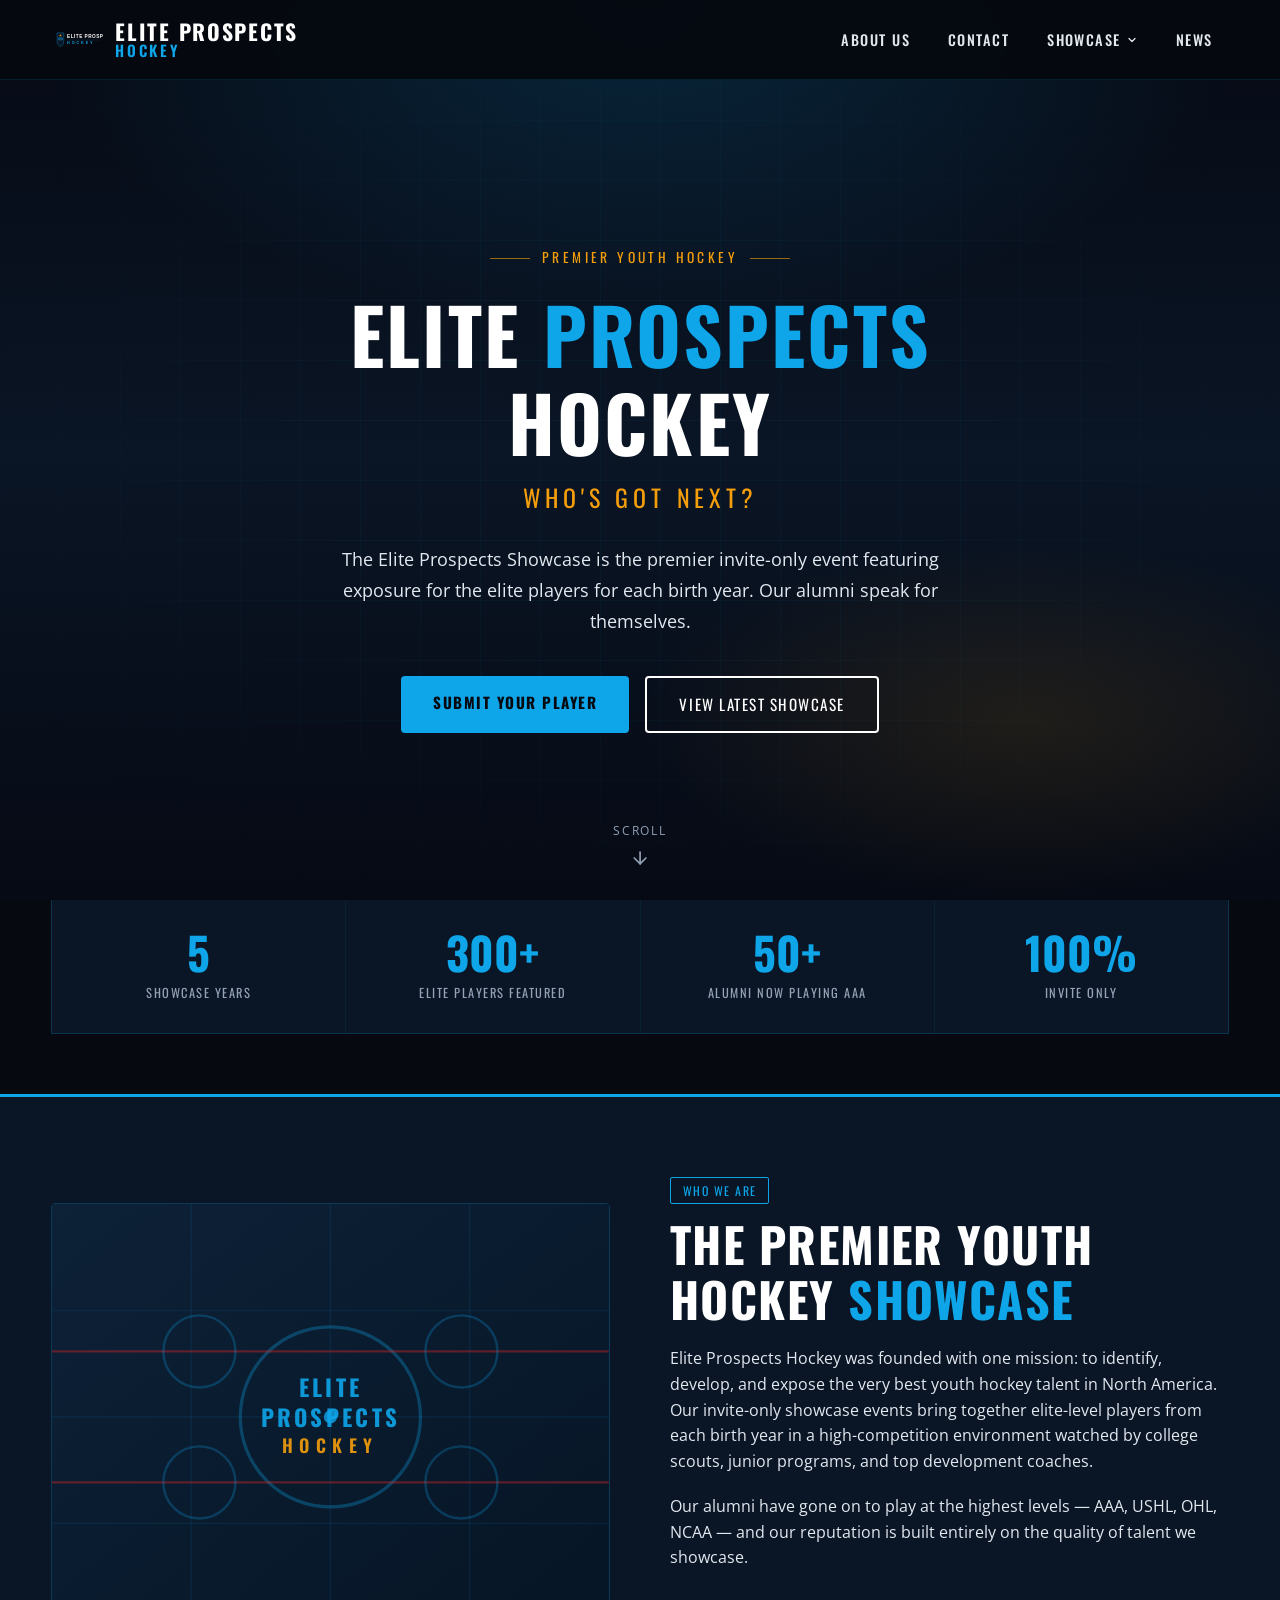
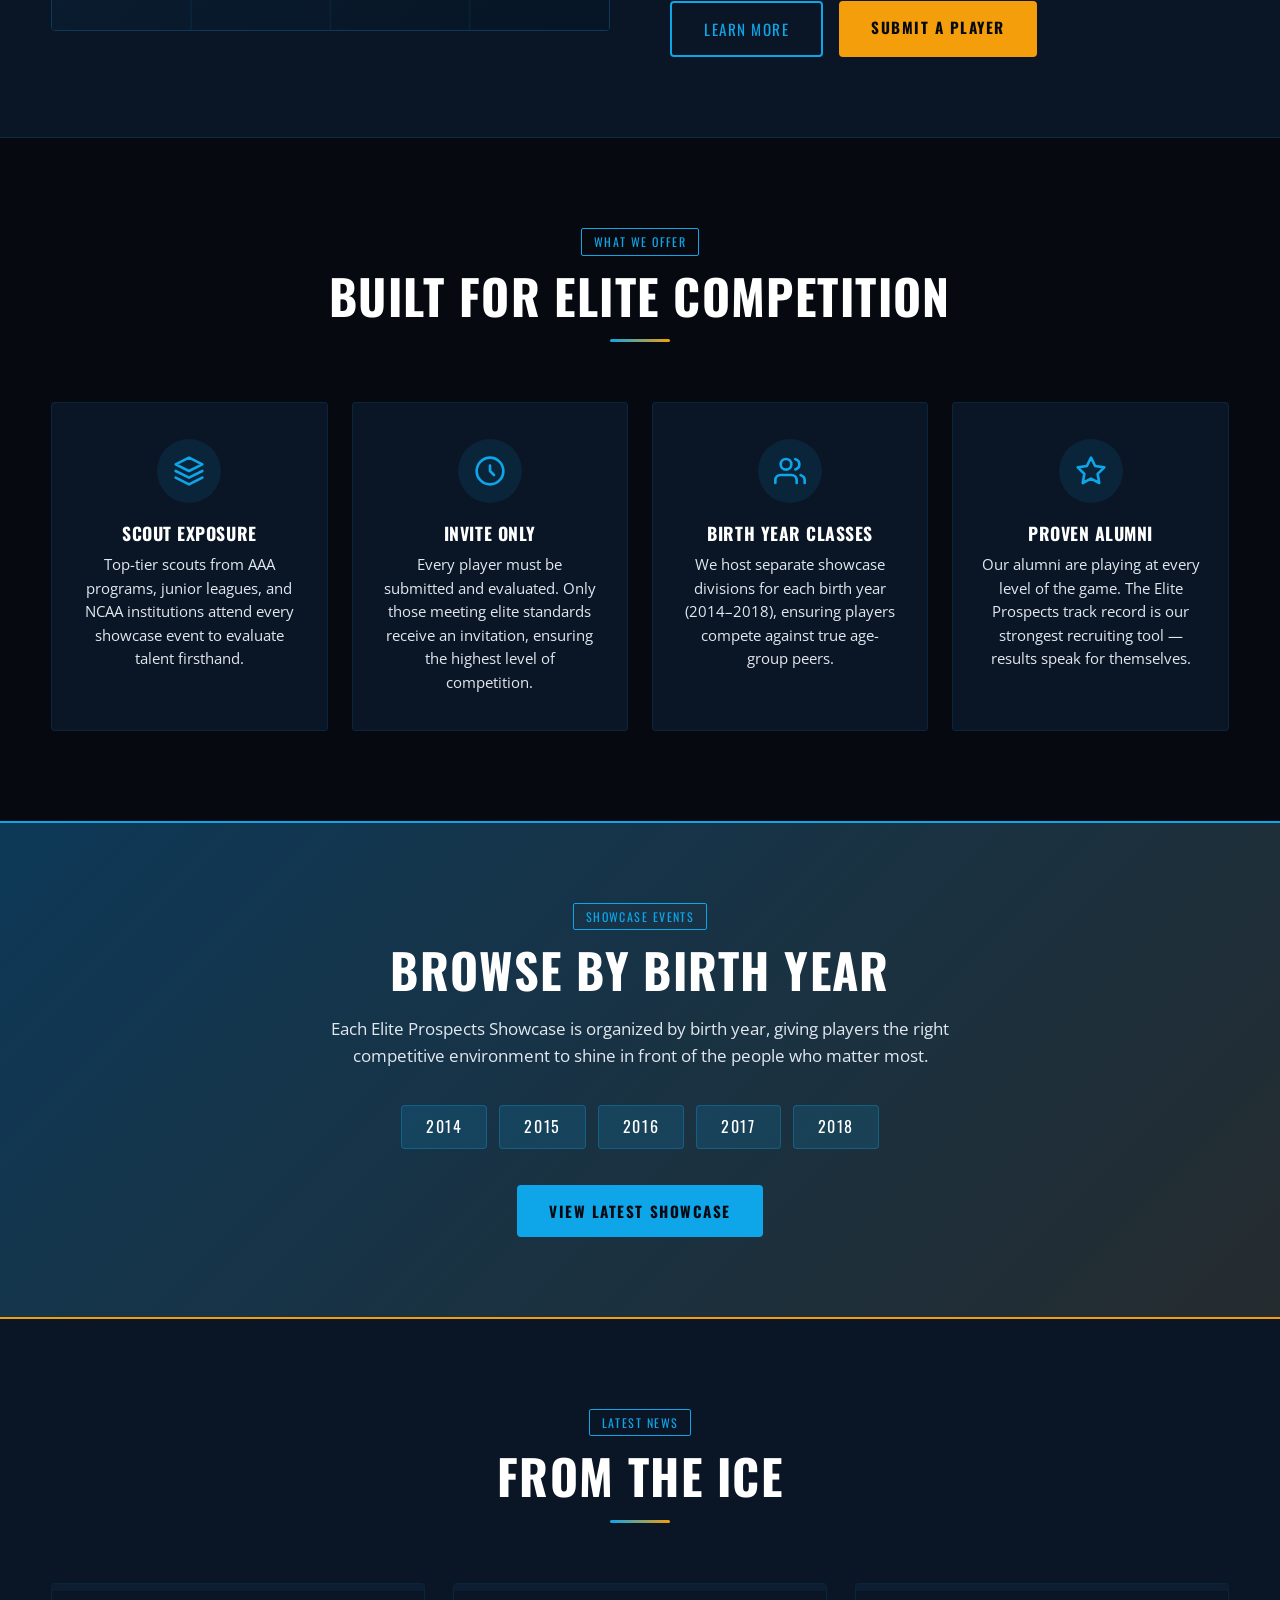
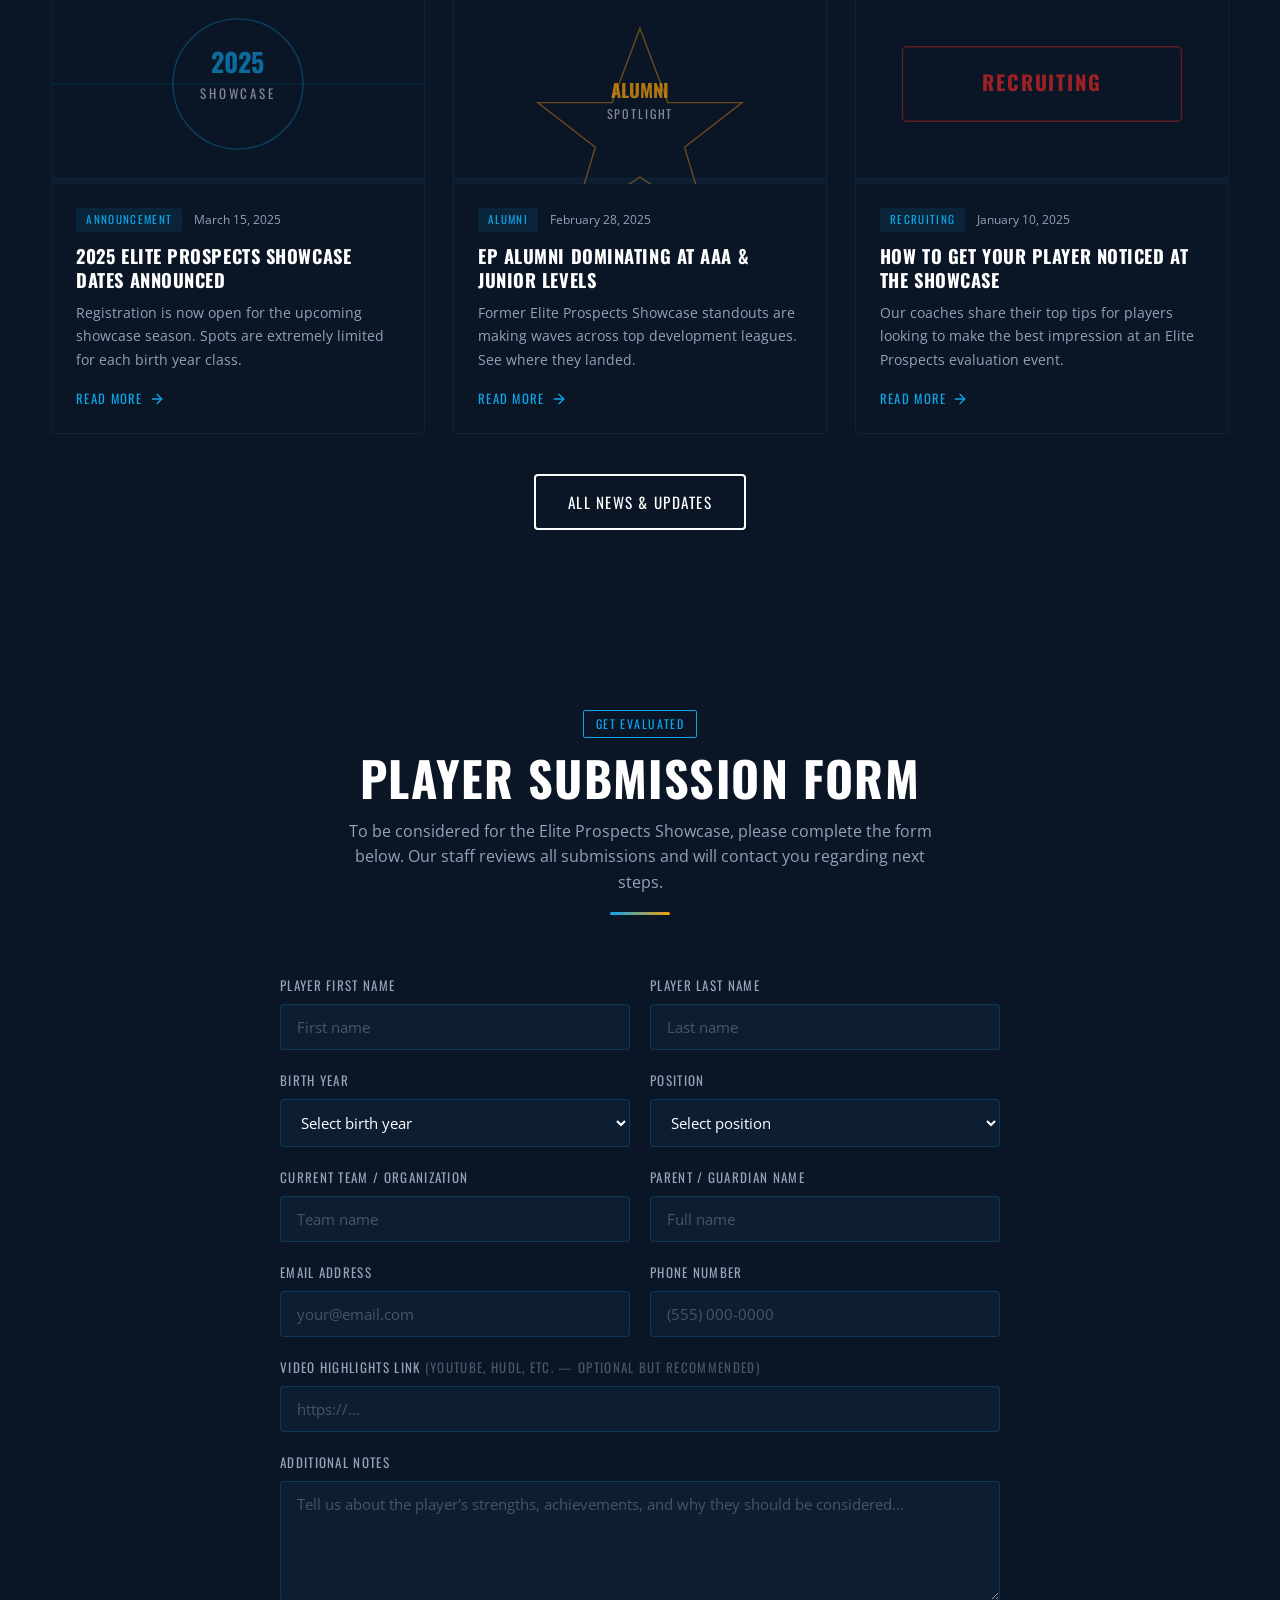
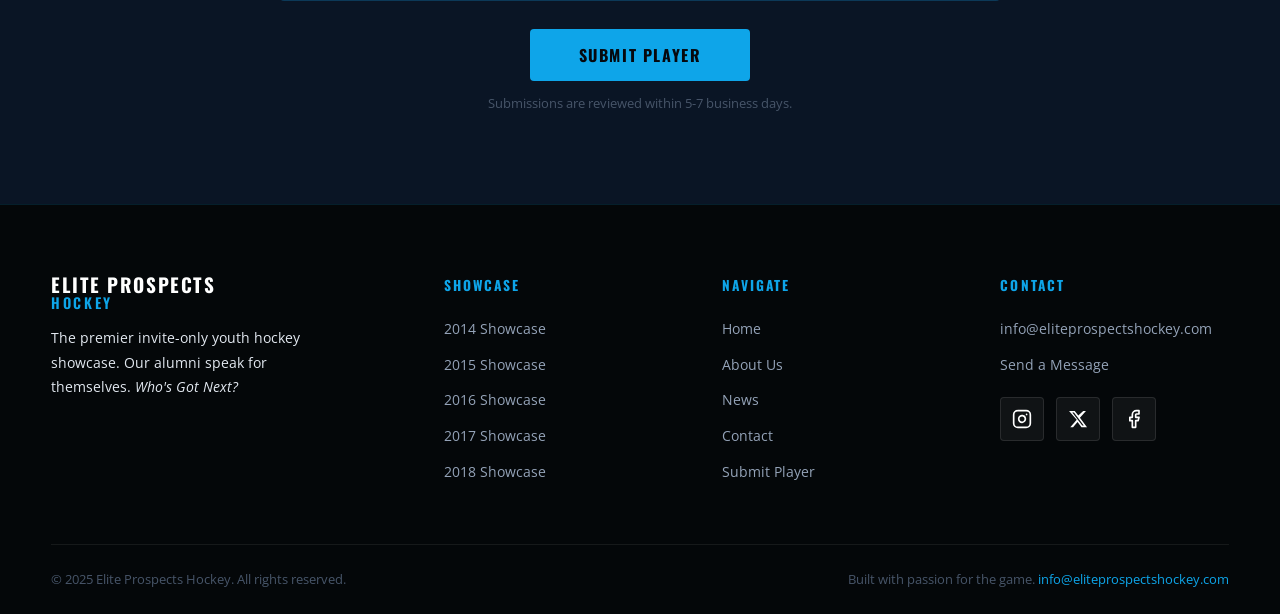
==== index.html @ bce5eac4 "Build full Elite Prospects Hockey site from scratch Complete static HTML/CSS site with: - Homepage w" ====
<!DOCTYPE html>
<html lang="en">
<head>
  <meta charset="UTF-8">
  <meta name="viewport" content="width=device-width, initial-scale=1.0">
  <title>Elite Prospects Hockey | Premier Youth Hockey Showcase</title>
  <meta name="description" content="Elite Prospects Hockey is the premier invite-only showcase featuring top youth hockey players for each birth year. Our alumni speak for themselves.">
  <link rel="stylesheet" href="css/styles.css">
  <link rel="icon" type="image/svg+xml" href="images/logo.svg">
</head>
<body>

  <!-- ══ HEADER ══════════════════════════════════════════════ -->
  <header class="site-header">
    <nav class="nav-inner">
      <a href="index.html" class="site-logo">
        <img src="images/logo.svg" alt="Elite Prospects Hockey" class="logo-icon">
        <div class="logo-text">
          <span class="logo-top">ELITE PROSPECTS</span>
          <span class="logo-bottom">HOCKEY</span>
        </div>
      </a>

      <ul class="nav-links">
        <li><a href="about.html">About Us</a></li>
        <li><a href="contact.html">Contact</a></li>
        <li class="nav-dropdown">
          <span class="dropdown-toggle">
            Showcase
            <svg viewBox="0 0 24 24" fill="none" stroke="currentColor" stroke-width="2.5" stroke-linecap="round" stroke-linejoin="round">
              <polyline points="6 9 12 15 18 9"/>
            </svg>
          </span>
          <ul class="dropdown-menu">
            <li><a href="showcase/2014.html">2014</a></li>
            <li><a href="showcase/2015.html">2015</a></li>
            <li><a href="showcase/2016.html">2016</a></li>
            <li><a href="showcase/2017.html">2017</a></li>
            <li><a href="showcase/2018.html">2018</a></li>
          </ul>
        </li>
        <li><a href="news.html">News</a></li>
      </ul>

      <button class="nav-toggle" aria-label="Toggle navigation" aria-expanded="false">
        <span></span><span></span><span></span>
      </button>
    </nav>
  </header>

  <!-- ══ HERO ════════════════════════════════════════════════ -->
  <section class="hero">
    <div class="hero-bg"></div>
    <div class="hero-content">
      <p class="hero-eyebrow">Premier Youth Hockey</p>
      <h1>ELITE <span>PROSPECTS</span><br>HOCKEY</h1>
      <p class="hero-sub">Who's Got Next?</p>
      <p class="hero-text">
        The Elite Prospects Showcase is the premier invite-only event featuring
        exposure for the elite players for each birth year. Our alumni speak for themselves.
      </p>
      <div class="hero-actions">
        <a href="#submission" class="btn btn-primary">Submit Your Player</a>
        <a href="showcase/2018.html" class="btn btn-outline">View Latest Showcase</a>
      </div>
    </div>
    <div class="hero-scroll">
      <span>Scroll</span>
      <svg viewBox="0 0 24 24" fill="none" stroke="currentColor" stroke-width="2" stroke-linecap="round">
        <line x1="12" y1="5" x2="12" y2="19"/><polyline points="19 12 12 19 5 12"/>
      </svg>
    </div>
  </section>

  <!-- ══ STATS BAR ════════════════════════════════════════════ -->
  <div class="stats-row container" style="margin-top: -1px; border-radius: 0;">
    <div class="stat-box">
      <div class="stat-number">5</div>
      <div class="stat-label">Showcase Years</div>
    </div>
    <div class="stat-box">
      <div class="stat-number">300+</div>
      <div class="stat-label">Elite Players Featured</div>
    </div>
    <div class="stat-box">
      <div class="stat-number">50+</div>
      <div class="stat-label">Alumni Now Playing AAA</div>
    </div>
    <div class="stat-box">
      <div class="stat-number">100%</div>
      <div class="stat-label">Invite Only</div>
    </div>
  </div>

  <!-- ══ ABOUT STRIP ══════════════════════════════════════════ -->
  <section class="about-strip">
    <div class="container">
      <div class="visual">
        <div class="about-puck-art">
          <svg viewBox="0 0 340 260" xmlns="http://www.w3.org/2000/svg">
            <!-- Ice surface perspective -->
            <defs>
              <linearGradient id="iceGrad" x1="0%" y1="0%" x2="100%" y2="100%">
                <stop offset="0%" style="stop-color:#0d2137;stop-opacity:1"/>
                <stop offset="100%" style="stop-color:#061525;stop-opacity:1"/>
              </linearGradient>
              <linearGradient id="lineGrad" x1="0%" y1="0%" x2="100%" y2="0%">
                <stop offset="0%" style="stop-color:#0ea5e9;stop-opacity:0"/>
                <stop offset="50%" style="stop-color:#0ea5e9;stop-opacity:1"/>
                <stop offset="100%" style="stop-color:#0ea5e9;stop-opacity:0"/>
              </linearGradient>
            </defs>
            <rect width="340" height="260" fill="url(#iceGrad)"/>
            <!-- Grid lines -->
            <line x1="0" y1="65" x2="340" y2="65" stroke="rgba(14,165,233,0.08)" stroke-width="1"/>
            <line x1="0" y1="130" x2="340" y2="130" stroke="rgba(14,165,233,0.08)" stroke-width="1"/>
            <line x1="0" y1="195" x2="340" y2="195" stroke="rgba(14,165,233,0.08)" stroke-width="1"/>
            <line x1="85" y1="0" x2="85" y2="260" stroke="rgba(14,165,233,0.08)" stroke-width="1"/>
            <line x1="170" y1="0" x2="170" y2="260" stroke="rgba(14,165,233,0.08)" stroke-width="1"/>
            <line x1="255" y1="0" x2="255" y2="260" stroke="rgba(14,165,233,0.08)" stroke-width="1"/>
            <!-- Center line -->
            <line x1="0" y1="130" x2="340" y2="130" stroke="url(#lineGrad)" stroke-width="2"/>
            <!-- Center circle -->
            <circle cx="170" cy="130" r="55" stroke="#0ea5e9" stroke-width="2" fill="none" opacity="0.3"/>
            <circle cx="170" cy="130" r="4" fill="#0ea5e9" opacity="0.8"/>
            <!-- Red line -->
            <line x1="0" y1="90" x2="340" y2="90" stroke="#dc2626" stroke-width="1.5" opacity="0.4"/>
            <line x1="0" y1="170" x2="340" y2="170" stroke="#dc2626" stroke-width="1.5" opacity="0.4"/>
            <!-- Faceoff circles -->
            <circle cx="90" cy="90" r="22" stroke="#0ea5e9" stroke-width="1.5" fill="none" opacity="0.25"/>
            <circle cx="250" cy="90" r="22" stroke="#0ea5e9" stroke-width="1.5" fill="none" opacity="0.25"/>
            <circle cx="90" cy="170" r="22" stroke="#0ea5e9" stroke-width="1.5" fill="none" opacity="0.25"/>
            <circle cx="250" cy="170" r="22" stroke="#0ea5e9" stroke-width="1.5" fill="none" opacity="0.25"/>
            <!-- EP logo in center -->
            <text x="170" y="118" font-family="Oswald,Impact,sans-serif" font-size="14" font-weight="700"
                  fill="#0ea5e9" text-anchor="middle" letter-spacing="2" opacity="0.9">ELITE</text>
            <text x="170" y="136" font-family="Oswald,Impact,sans-serif" font-size="14" font-weight="700"
                  fill="#0ea5e9" text-anchor="middle" letter-spacing="2" opacity="0.9">PROSPECTS</text>
            <text x="170" y="152" font-family="Oswald,Impact,sans-serif" font-size="11" font-weight="600"
                  fill="#f59e0b" text-anchor="middle" letter-spacing="4" opacity="0.9">HOCKEY</text>
          </svg>
        </div>
      </div>
      <div class="content">
        <span class="tag">Who We Are</span>
        <h2>The Premier Youth Hockey <span style="color:var(--ice)">Showcase</span></h2>
        <p>Elite Prospects Hockey was founded with one mission: to identify, develop, and expose the very best youth hockey talent in North America. Our invite-only showcase events bring together elite-level players from each birth year in a high-competition environment watched by college scouts, junior programs, and top development coaches.</p>
        <p>Our alumni have gone on to play at the highest levels — AAA, USHL, OHL, NCAA — and our reputation is built entirely on the quality of talent we showcase.</p>
        <div style="margin-top:30px; display:flex; gap:16px; flex-wrap:wrap;">
          <a href="about.html" class="btn btn-outline-ice">Learn More</a>
          <a href="#submission" class="btn btn-gold">Submit a Player</a>
        </div>
      </div>
    </div>
  </section>

  <!-- ══ FEATURES ═════════════════════════════════════════════ -->
  <section class="section">
    <div class="container">
      <div class="section-heading">
        <span class="tag">What We Offer</span>
        <h2>Built for Elite Competition</h2>
        <div class="ice-line"></div>
      </div>
      <div class="features-grid">
        <div class="feature-card">
          <div class="feature-icon">
            <svg viewBox="0 0 24 24" fill="none" stroke="currentColor" stroke-width="2" stroke-linecap="round" stroke-linejoin="round">
              <path d="M12 2L2 7l10 5 10-5-10-5zM2 17l10 5 10-5M2 12l10 5 10-5"/>
            </svg>
          </div>
          <h3>Scout Exposure</h3>
          <p>Top-tier scouts from AAA programs, junior leagues, and NCAA institutions attend every showcase event to evaluate talent firsthand.</p>
        </div>
        <div class="feature-card">
          <div class="feature-icon">
            <svg viewBox="0 0 24 24" fill="none" stroke="currentColor" stroke-width="2" stroke-linecap="round" stroke-linejoin="round">
              <circle cx="12" cy="12" r="10"/><path d="M12 8v4l3 3"/>
            </svg>
          </div>
          <h3>Invite Only</h3>
          <p>Every player must be submitted and evaluated. Only those meeting elite standards receive an invitation, ensuring the highest level of competition.</p>
        </div>
        <div class="feature-card">
          <div class="feature-icon">
            <svg viewBox="0 0 24 24" fill="none" stroke="currentColor" stroke-width="2" stroke-linecap="round" stroke-linejoin="round">
              <path d="M17 21v-2a4 4 0 0 0-4-4H5a4 4 0 0 0-4 4v2"/><circle cx="9" cy="7" r="4"/>
              <path d="M23 21v-2a4 4 0 0 0-3-3.87M16 3.13a4 4 0 0 1 0 7.75"/>
            </svg>
          </div>
          <h3>Birth Year Classes</h3>
          <p>We host separate showcase divisions for each birth year (2014–2018), ensuring players compete against true age-group peers.</p>
        </div>
        <div class="feature-card">
          <div class="feature-icon">
            <svg viewBox="0 0 24 24" fill="none" stroke="currentColor" stroke-width="2" stroke-linecap="round" stroke-linejoin="round">
              <polygon points="12 2 15.09 8.26 22 9.27 17 14.14 18.18 21.02 12 17.77 5.82 21.02 7 14.14 2 9.27 8.91 8.26 12 2"/>
            </svg>
          </div>
          <h3>Proven Alumni</h3>
          <p>Our alumni are playing at every level of the game. The Elite Prospects track record is our strongest recruiting tool — results speak for themselves.</p>
        </div>
      </div>
    </div>
  </section>

  <!-- ══ SHOWCASE YEARS BANNER ════════════════════════════════ -->
  <section class="showcase-banner">
    <div class="container">
      <span class="tag">Showcase Events</span>
      <h2>Browse By Birth Year</h2>
      <p>Each Elite Prospects Showcase is organized by birth year, giving players the right competitive environment to shine in front of the people who matter most.</p>
      <div class="year-tags">
        <a href="showcase/2014.html" class="year-tag">2014</a>
        <a href="showcase/2015.html" class="year-tag">2015</a>
        <a href="showcase/2016.html" class="year-tag">2016</a>
        <a href="showcase/2017.html" class="year-tag">2017</a>
        <a href="showcase/2018.html" class="year-tag">2018</a>
      </div>
      <a href="showcase/2018.html" class="btn btn-primary">View Latest Showcase</a>
    </div>
  </section>

  <!-- ══ LATEST NEWS ══════════════════════════════════════════ -->
  <section class="section section--dark">
    <div class="container">
      <div class="section-heading">
        <span class="tag">Latest News</span>
        <h2>From The Ice</h2>
        <div class="ice-line"></div>
      </div>
      <div class="news-grid">

        <article class="news-card">
          <div class="news-card-img">
            <svg class="news-img-art" viewBox="0 0 400 200" xmlns="http://www.w3.org/2000/svg">
              <rect width="400" height="200" fill="#0a1525"/>
              <circle cx="200" cy="100" r="70" fill="none" stroke="#0ea5e9" stroke-width="1.5" opacity="0.3"/>
              <line x1="0" y1="100" x2="400" y2="100" stroke="#0ea5e9" stroke-width="1" opacity="0.2"/>
              <text x="200" y="88" font-family="Oswald,sans-serif" font-size="28" font-weight="700"
                    fill="#0ea5e9" text-anchor="middle" opacity="0.6">2025</text>
              <text x="200" y="116" font-family="Oswald,sans-serif" font-size="14"
                    fill="#ffffff" text-anchor="middle" opacity="0.5" letter-spacing="3">SHOWCASE</text>
            </svg>
          </div>
          <div class="news-card-body">
            <div class="news-meta">
              <span class="news-cat">Announcement</span>
              <span class="news-date">March 15, 2025</span>
            </div>
            <h3>2025 Elite Prospects Showcase Dates Announced</h3>
            <p>Registration is now open for the upcoming showcase season. Spots are extremely limited for each birth year class.</p>
            <a href="news.html" class="read-more">Read More
              <svg width="16" height="16" viewBox="0 0 24 24" fill="none" stroke="currentColor" stroke-width="2" stroke-linecap="round">
                <line x1="5" y1="12" x2="19" y2="12"/><polyline points="12 5 19 12 12 19"/>
              </svg>
            </a>
          </div>
        </article>

        <article class="news-card">
          <div class="news-card-img">
            <svg class="news-img-art" viewBox="0 0 400 200" xmlns="http://www.w3.org/2000/svg">
              <rect width="400" height="200" fill="#0a1525"/>
              <polygon points="200,40 230,120 310,120 248,168 272,248 200,200 128,248 152,168 90,120 170,120"
                       fill="none" stroke="#f59e0b" stroke-width="1.5" opacity="0.4"/>
              <text x="200" y="115" font-family="Oswald,sans-serif" font-size="20" font-weight="700"
                    fill="#f59e0b" text-anchor="middle" opacity="0.7">ALUMNI</text>
              <text x="200" y="138" font-family="Oswald,sans-serif" font-size="13"
                    fill="#ffffff" text-anchor="middle" opacity="0.5" letter-spacing="2">SPOTLIGHT</text>
            </svg>
          </div>
          <div class="news-card-body">
            <div class="news-meta">
              <span class="news-cat">Alumni</span>
              <span class="news-date">February 28, 2025</span>
            </div>
            <h3>EP Alumni Dominating at AAA & Junior Levels</h3>
            <p>Former Elite Prospects Showcase standouts are making waves across top development leagues. See where they landed.</p>
            <a href="news.html" class="read-more">Read More
              <svg width="16" height="16" viewBox="0 0 24 24" fill="none" stroke="currentColor" stroke-width="2" stroke-linecap="round">
                <line x1="5" y1="12" x2="19" y2="12"/><polyline points="12 5 19 12 12 19"/>
              </svg>
            </a>
          </div>
        </article>

        <article class="news-card">
          <div class="news-card-img">
            <svg class="news-img-art" viewBox="0 0 400 200" xmlns="http://www.w3.org/2000/svg">
              <rect width="400" height="200" fill="#0a1525"/>
              <rect x="50" y="60" width="300" height="80" rx="4" fill="none" stroke="#dc2626" stroke-width="1.5" opacity="0.4"/>
              <text x="200" y="108" font-family="Oswald,sans-serif" font-size="22" font-weight="700"
                    fill="#dc2626" text-anchor="middle" opacity="0.7" letter-spacing="2">RECRUITING</text>
            </svg>
          </div>
          <div class="news-card-body">
            <div class="news-meta">
              <span class="news-cat">Recruiting</span>
              <span class="news-date">January 10, 2025</span>
            </div>
            <h3>How to Get Your Player Noticed at the Showcase</h3>
            <p>Our coaches share their top tips for players looking to make the best impression at an Elite Prospects evaluation event.</p>
            <a href="news.html" class="read-more">Read More
              <svg width="16" height="16" viewBox="0 0 24 24" fill="none" stroke="currentColor" stroke-width="2" stroke-linecap="round">
                <line x1="5" y1="12" x2="19" y2="12"/><polyline points="12 5 19 12 12 19"/>
              </svg>
            </a>
          </div>
        </article>

      </div>
      <div style="text-align:center; margin-top:40px;">
        <a href="news.html" class="btn btn-outline">All News &amp; Updates</a>
      </div>
    </div>
  </section>

  <!-- ══ PLAYER SUBMISSION ════════════════════════════════════ -->
  <section class="section submission-section" id="submission">
    <div class="container">
      <div class="section-heading">
        <span class="tag">Get Evaluated</span>
        <h2>Player Submission Form</h2>
        <p>To be considered for the Elite Prospects Showcase, please complete the form below. Our staff reviews all submissions and will contact you regarding next steps.</p>
        <div class="ice-line"></div>
      </div>
      <div class="form-wrapper">
        <form id="player-submission-form" novalidate>
          <div class="form-grid">
            <div class="form-group">
              <label for="player-first">Player First Name</label>
              <input type="text" id="player-first" name="player-first" placeholder="First name" required>
            </div>
            <div class="form-group">
              <label for="player-last">Player Last Name</label>
              <input type="text" id="player-last" name="player-last" placeholder="Last name" required>
            </div>
            <div class="form-group">
              <label for="birth-year">Birth Year</label>
              <select id="birth-year" name="birth-year" required>
                <option value="" disabled selected>Select birth year</option>
                <option value="2014">2014</option>
                <option value="2015">2015</option>
                <option value="2016">2016</option>
                <option value="2017">2017</option>
                <option value="2018">2018</option>
              </select>
            </div>
            <div class="form-group">
              <label for="position">Position</label>
              <select id="position" name="position" required>
                <option value="" disabled selected>Select position</option>
                <option value="forward">Forward</option>
                <option value="defense">Defense</option>
                <option value="goalie">Goalie</option>
              </select>
            </div>
            <div class="form-group">
              <label for="current-team">Current Team / Organization</label>
              <input type="text" id="current-team" name="current-team" placeholder="Team name" required>
            </div>
            <div class="form-group">
              <label for="parent-name">Parent / Guardian Name</label>
              <input type="text" id="parent-name" name="parent-name" placeholder="Full name" required>
            </div>
            <div class="form-group">
              <label for="email">Email Address</label>
              <input type="email" id="email" name="email" placeholder="your@email.com" required>
            </div>
            <div class="form-group">
              <label for="phone">Phone Number</label>
              <input type="tel" id="phone" name="phone" placeholder="(555) 000-0000">
            </div>
            <div class="form-group full">
              <label for="video-link">Video Highlights Link <span class="form-note">(YouTube, Hudl, etc. — optional but recommended)</span></label>
              <input type="url" id="video-link" name="video-link" placeholder="https://...">
            </div>
            <div class="form-group full">
              <label for="notes">Additional Notes</label>
              <textarea id="notes" name="notes" placeholder="Tell us about the player's strengths, achievements, and why they should be considered..."></textarea>
            </div>
          </div>
          <div style="margin-top:28px; text-align:center;">
            <button type="submit" class="btn btn-primary" style="min-width:220px; font-size:1rem;">Submit Player</button>
            <p style="margin-top:12px; font-size:.82rem; color:var(--gray-600);">Submissions are reviewed within 5-7 business days.</p>
          </div>
        </form>
      </div>
    </div>
  </section>

  <!-- ══ FOOTER ═══════════════════════════════════════════════ -->
  <footer class="site-footer">
    <div class="container">
      <div class="footer-main">
        <div class="footer-brand">
          <div class="logo-text" style="margin-bottom:16px;">
            <span class="logo-top" style="font-family:'Oswald',sans-serif;font-size:1.2rem;letter-spacing:.08em;font-weight:700;">ELITE PROSPECTS</span>
            <span class="logo-bottom" style="font-family:'Oswald',sans-serif;font-size:.9rem;letter-spacing:.18em;color:var(--ice);margin-top:2px;display:block;">HOCKEY</span>
          </div>
          <p>The premier invite-only youth hockey showcase. Our alumni speak for themselves. <em>Who's Got Next?</em></p>
        </div>
        <div class="footer-col">
          <h5>Showcase</h5>
          <ul>
            <li><a href="showcase/2014.html">2014 Showcase</a></li>
            <li><a href="showcase/2015.html">2015 Showcase</a></li>
            <li><a href="showcase/2016.html">2016 Showcase</a></li>
            <li><a href="showcase/2017.html">2017 Showcase</a></li>
            <li><a href="showcase/2018.html">2018 Showcase</a></li>
          </ul>
        </div>
        <div class="footer-col">
          <h5>Navigate</h5>
          <ul>
            <li><a href="index.html">Home</a></li>
            <li><a href="about.html">About Us</a></li>
            <li><a href="news.html">News</a></li>
            <li><a href="contact.html">Contact</a></li>
            <li><a href="#submission">Submit Player</a></li>
          </ul>
        </div>
        <div class="footer-col">
          <h5>Contact</h5>
          <ul>
            <li><a href="mailto:info@eliteprospectshockey.com">info@eliteprospectshockey.com</a></li>
            <li><a href="contact.html">Send a Message</a></li>
          </ul>
          <div class="social-links" style="margin-top:20px;">
            <a href="#" class="social-link" aria-label="Instagram">
              <svg viewBox="0 0 24 24" fill="none" stroke="currentColor" stroke-width="2" stroke-linecap="round" stroke-linejoin="round" width="20" height="20">
                <rect x="2" y="2" width="20" height="20" rx="5" ry="5"/><path d="M16 11.37A4 4 0 1 1 12.63 8 4 4 0 0 1 16 11.37z"/><line x1="17.5" y1="6.5" x2="17.51" y2="6.5"/>
              </svg>
            </a>
            <a href="#" class="social-link" aria-label="Twitter/X">
              <svg viewBox="0 0 24 24" fill="currentColor" width="20" height="20">
                <path d="M18.244 2.25h3.308l-7.227 8.26 8.502 11.24H16.17l-4.714-6.231-5.401 6.231H2.744l7.73-8.835L1.254 2.25H8.08l4.254 5.622zm-1.161 17.52h1.833L7.084 4.126H5.117z"/>
              </svg>
            </a>
            <a href="#" class="social-link" aria-label="Facebook">
              <svg viewBox="0 0 24 24" fill="none" stroke="currentColor" stroke-width="2" stroke-linecap="round" stroke-linejoin="round" width="20" height="20">
                <path d="M18 2h-3a5 5 0 0 0-5 5v3H7v4h3v8h4v-8h3l1-4h-4V7a1 1 0 0 1 1-1h3z"/>
              </svg>
            </a>
          </div>
        </div>
      </div>
      <div class="footer-bottom">
        <p>&copy; 2025 Elite Prospects Hockey. All rights reserved.</p>
        <p>Built with passion for the game. <a href="mailto:info@eliteprospectshockey.com">info@eliteprospectshockey.com</a></p>
      </div>
    </div>
  </footer>

  <script src="js/main.js"></script>
</body>
</html>
---- css/styles.css ----
/* ============================================================
   ELITE PROSPECTS HOCKEY — Main Stylesheet
   ============================================================ */

@import url('https://fonts.googleapis.com/css2?family=Oswald:wght@400;500;600;700&family=Open+Sans:wght@300;400;600;700&display=swap');

/* ── Custom Properties ─────────────────────────────────────── */
:root {
  --dark:       #06090f;
  --navy:       #0a1525;
  --blue-deep:  #0d1e33;
  --ice:        #0ea5e9;
  --ice-light:  #38bdf8;
  --ice-dim:    #0369a1;
  --gold:       #f59e0b;
  --gold-light: #fbbf24;
  --red:        #dc2626;
  --white:      #ffffff;
  --gray-100:   #f1f5f9;
  --gray-200:   #e2e8f0;
  --gray-400:   #94a3b8;
  --gray-600:   #475569;
  --gray-800:   #1e293b;

  --font-heading: 'Oswald', 'Impact', sans-serif;
  --font-body:    'Open Sans', sans-serif;

  --nav-height: 80px;
  --radius:     4px;
  --shadow:     0 4px 24px rgba(0,0,0,.45);
}

/* ── Reset ──────────────────────────────────────────────────── */
*, *::before, *::after { box-sizing: border-box; margin: 0; padding: 0; }

html { scroll-behavior: smooth; }

body {
  font-family: var(--font-body);
  background: var(--dark);
  color: var(--white);
  line-height: 1.6;
  -webkit-font-smoothing: antialiased;
}

img { max-width: 100%; display: block; }
a   { text-decoration: none; color: inherit; }
ul  { list-style: none; }

/* ── Typography ─────────────────────────────────────────────── */
h1, h2, h3, h4 {
  font-family: var(--font-heading);
  line-height: 1.15;
  letter-spacing: .03em;
  text-transform: uppercase;
}

h1 { font-size: clamp(2.4rem, 6vw, 5rem); }
h2 { font-size: clamp(1.8rem, 4vw, 3rem); }
h3 { font-size: clamp(1.3rem, 2.5vw, 1.9rem); }
h4 { font-size: 1.1rem; }

p { font-size: 1rem; color: var(--gray-200); }

/* ── Utility ────────────────────────────────────────────────── */
.container {
  width: min(1200px, 92%);
  margin-inline: auto;
}

.section { padding: 90px 0; }
.section--dark { background: var(--navy); }
.section--deeper { background: var(--blue-deep); }

.tag {
  display: inline-block;
  font-family: var(--font-heading);
  font-size: .75rem;
  letter-spacing: .12em;
  text-transform: uppercase;
  color: var(--ice);
  border: 1px solid var(--ice);
  padding: 3px 12px;
  border-radius: 2px;
  margin-bottom: 12px;
}

.section-heading {
  text-align: center;
  margin-bottom: 60px;
}

.section-heading h2 {
  color: var(--white);
  margin-bottom: 14px;
}

.section-heading p {
  max-width: 600px;
  margin-inline: auto;
  color: var(--gray-400);
}

.ice-line {
  width: 60px;
  height: 3px;
  background: linear-gradient(90deg, var(--ice), var(--gold));
  margin: 16px auto 0;
  border-radius: 2px;
}

/* ── Buttons ────────────────────────────────────────────────── */
.btn {
  display: inline-block;
  font-family: var(--font-heading);
  font-size: .95rem;
  letter-spacing: .1em;
  text-transform: uppercase;
  padding: 14px 32px;
  border-radius: var(--radius);
  border: none;
  cursor: pointer;
  transition: all .25s ease;
}

.btn-primary {
  background: var(--ice);
  color: var(--dark);
  font-weight: 700;
}
.btn-primary:hover { background: var(--ice-light); transform: translateY(-2px); box-shadow: 0 6px 20px rgba(14,165,233,.35); }

.btn-gold {
  background: var(--gold);
  color: var(--dark);
  font-weight: 700;
}
.btn-gold:hover { background: var(--gold-light); transform: translateY(-2px); box-shadow: 0 6px 20px rgba(245,158,11,.35); }

.btn-outline {
  background: transparent;
  color: var(--white);
  border: 2px solid var(--white);
}
.btn-outline:hover { background: var(--white); color: var(--dark); transform: translateY(-2px); }

.btn-outline-ice {
  background: transparent;
  color: var(--ice);
  border: 2px solid var(--ice);
}
.btn-outline-ice:hover { background: var(--ice); color: var(--dark); }

/* ── HEADER / NAV ───────────────────────────────────────────── */
.site-header {
  position: fixed;
  top: 0;
  left: 0;
  width: 100%;
  z-index: 1000;
  background: rgba(6, 9, 15, .95);
  backdrop-filter: blur(12px);
  -webkit-backdrop-filter: blur(12px);
  border-bottom: 1px solid rgba(14,165,233,.15);
  height: var(--nav-height);
  display: flex;
  align-items: center;
}

.nav-inner {
  display: flex;
  align-items: center;
  justify-content: space-between;
  width: min(1200px, 92%);
  margin-inline: auto;
  height: 100%;
}

/* Logo */
.site-logo {
  display: flex;
  align-items: center;
  gap: 12px;
  flex-shrink: 0;
}

.logo-icon {
  width: 52px;
  height: 52px;
}

.logo-text {
  display: flex;
  flex-direction: column;
  line-height: 1;
}

.logo-text .logo-top {
  font-family: var(--font-heading);
  font-size: 1.35rem;
  font-weight: 700;
  letter-spacing: .08em;
  color: var(--white);
}

.logo-text .logo-bottom {
  font-family: var(--font-heading);
  font-size: .95rem;
  font-weight: 600;
  letter-spacing: .18em;
  color: var(--ice);
  margin-top: 1px;
}

/* Nav Links */
.nav-links {
  display: flex;
  align-items: center;
  gap: 6px;
}

.nav-links > li > a,
.nav-links > li > span {
  display: block;
  font-family: var(--font-heading);
  font-size: .9rem;
  font-weight: 500;
  letter-spacing: .1em;
  text-transform: uppercase;
  color: var(--gray-200);
  padding: 8px 16px;
  border-radius: var(--radius);
  transition: color .2s, background .2s;
  cursor: pointer;
  white-space: nowrap;
}

.nav-links > li > a:hover,
.nav-links > li > span:hover {
  color: var(--ice);
  background: rgba(14,165,233,.08);
}

.nav-links > li > a.active { color: var(--ice); }

/* Dropdown */
.nav-dropdown {
  position: relative;
}

.dropdown-toggle {
  display: flex;
  align-items: center;
  gap: 6px;
}

.dropdown-toggle svg {
  width: 12px;
  height: 12px;
  transition: transform .25s;
}

.nav-dropdown:hover .dropdown-toggle svg,
.nav-dropdown.open .dropdown-toggle svg {
  transform: rotate(180deg);
}

.dropdown-menu {
  position: absolute;
  top: calc(100% + 8px);
  left: 50%;
  transform: translateX(-50%);
  background: var(--navy);
  border: 1px solid rgba(14,165,233,.2);
  border-radius: var(--radius);
  min-width: 160px;
  box-shadow: var(--shadow);
  opacity: 0;
  visibility: hidden;
  transform: translateX(-50%) translateY(-8px);
  transition: opacity .25s, visibility .25s, transform .25s;
}

.nav-dropdown:hover .dropdown-menu,
.nav-dropdown.open .dropdown-menu {
  opacity: 1;
  visibility: visible;
  transform: translateX(-50%) translateY(0);
}

.dropdown-menu li a {
  display: block;
  font-family: var(--font-heading);
  font-size: .85rem;
  letter-spacing: .08em;
  text-transform: uppercase;
  color: var(--gray-200);
  padding: 12px 20px;
  border-bottom: 1px solid rgba(255,255,255,.06);
  transition: color .2s, background .2s, padding-left .2s;
}

.dropdown-menu li:last-child a { border-bottom: none; }
.dropdown-menu li a:hover { color: var(--ice); background: rgba(14,165,233,.08); padding-left: 28px; }

/* Mobile toggle */
.nav-toggle {
  display: none;
  background: none;
  border: none;
  cursor: pointer;
  padding: 8px;
}

.nav-toggle span {
  display: block;
  width: 26px;
  height: 2px;
  background: var(--white);
  margin: 5px 0;
  transition: all .3s;
  border-radius: 2px;
}

.nav-toggle.active span:nth-child(1) { transform: translateY(7px) rotate(45deg); }
.nav-toggle.active span:nth-child(2) { opacity: 0; }
.nav-toggle.active span:nth-child(3) { transform: translateY(-7px) rotate(-45deg); }

/* ── HERO ───────────────────────────────────────────────────── */
.hero {
  position: relative;
  min-height: 100vh;
  display: flex;
  align-items: center;
  justify-content: center;
  text-align: center;
  overflow: hidden;
  padding-top: var(--nav-height);
}

.hero-bg {
  position: absolute;
  inset: 0;
  background:
    radial-gradient(ellipse 80% 60% at 50% 0%, rgba(14,165,233,.18) 0%, transparent 60%),
    radial-gradient(ellipse 60% 40% at 80% 80%, rgba(245,158,11,.1) 0%, transparent 50%),
    linear-gradient(180deg, #060a14 0%, #0a1525 50%, #060a14 100%);
}

/* Ice grid pattern overlay */
.hero-bg::before {
  content: '';
  position: absolute;
  inset: 0;
  background-image:
    linear-gradient(rgba(14,165,233,.05) 1px, transparent 1px),
    linear-gradient(90deg, rgba(14,165,233,.05) 1px, transparent 1px);
  background-size: 60px 60px;
  mask-image: radial-gradient(ellipse 80% 80% at 50% 50%, black 30%, transparent 70%);
}

.hero-content {
  position: relative;
  z-index: 1;
  max-width: 860px;
  padding: 60px 20px;
}

.hero-eyebrow {
  font-family: var(--font-heading);
  font-size: .85rem;
  letter-spacing: .25em;
  text-transform: uppercase;
  color: var(--gold);
  margin-bottom: 20px;
  display: flex;
  align-items: center;
  justify-content: center;
  gap: 12px;
}

.hero-eyebrow::before,
.hero-eyebrow::after {
  content: '';
  width: 40px;
  height: 1px;
  background: var(--gold);
  opacity: .6;
}

.hero h1 {
  color: var(--white);
  margin-bottom: 12px;
}

.hero h1 span { color: var(--ice); }

.hero-sub {
  font-family: var(--font-heading);
  font-size: clamp(1rem, 2.5vw, 1.5rem);
  letter-spacing: .2em;
  color: var(--gold);
  text-transform: uppercase;
  margin-bottom: 28px;
}

.hero-text {
  font-size: 1.1rem;
  color: var(--gray-200);
  max-width: 620px;
  margin: 0 auto 40px;
  line-height: 1.75;
}

.hero-actions {
  display: flex;
  gap: 16px;
  justify-content: center;
  flex-wrap: wrap;
}

.hero-scroll {
  position: absolute;
  bottom: 32px;
  left: 50%;
  transform: translateX(-50%);
  display: flex;
  flex-direction: column;
  align-items: center;
  gap: 8px;
  color: var(--gray-400);
  font-size: .75rem;
  letter-spacing: .15em;
  text-transform: uppercase;
  animation: bounce 2s infinite;
}

.hero-scroll svg { width: 20px; height: 20px; }

@keyframes bounce {
  0%, 100% { transform: translateX(-50%) translateY(0); }
  50% { transform: translateX(-50%) translateY(8px); }
}

/* ── PAGE HERO (inner pages) ────────────────────────────────── */
.page-hero {
  padding: calc(var(--nav-height) + 60px) 0 60px;
  background:
    linear-gradient(180deg, rgba(14,165,233,.12) 0%, transparent 100%),
    var(--navy);
  border-bottom: 1px solid rgba(14,165,233,.15);
  text-align: center;
}

.page-hero h1 { color: var(--white); margin-bottom: 14px; }
.page-hero p { color: var(--gray-400); font-size: 1.1rem; }

.breadcrumb {
  display: flex;
  align-items: center;
  justify-content: center;
  gap: 8px;
  font-size: .82rem;
  color: var(--gray-400);
  margin-bottom: 20px;
  font-family: var(--font-heading);
  letter-spacing: .08em;
  text-transform: uppercase;
}

.breadcrumb a { color: var(--ice); }
.breadcrumb a:hover { text-decoration: underline; }
.breadcrumb span { color: var(--gray-600); }

/* ── ABOUT STRIP ────────────────────────────────────────────── */
.about-strip {
  background: var(--navy);
  border-top: 3px solid var(--ice);
  border-bottom: 1px solid rgba(14,165,233,.15);
}

.about-strip .container {
  display: grid;
  grid-template-columns: 1fr 1fr;
  gap: 60px;
  align-items: center;
  padding: 80px 0;
}

.about-strip .visual {
  position: relative;
  border-radius: var(--radius);
  overflow: hidden;
}

.about-puck-art {
  width: 100%;
  aspect-ratio: 4/3;
  background: var(--blue-deep);
  border-radius: var(--radius);
  border: 1px solid rgba(14,165,233,.2);
  display: flex;
  align-items: center;
  justify-content: center;
}

.about-strip .content { }
.about-strip h2 { color: var(--white); margin-bottom: 20px; }
.about-strip p { margin-bottom: 20px; }

/* ── FEATURE CARDS ──────────────────────────────────────────── */
.features-grid {
  display: grid;
  grid-template-columns: repeat(auto-fit, minmax(250px, 1fr));
  gap: 24px;
}

.feature-card {
  background: var(--navy);
  border: 1px solid rgba(14,165,233,.12);
  border-radius: var(--radius);
  padding: 36px 28px;
  text-align: center;
  transition: border-color .3s, transform .3s, box-shadow .3s;
}

.feature-card:hover {
  border-color: var(--ice);
  transform: translateY(-4px);
  box-shadow: 0 12px 40px rgba(14,165,233,.15);
}

.feature-icon {
  width: 64px;
  height: 64px;
  margin: 0 auto 20px;
  background: rgba(14,165,233,.1);
  border-radius: 50%;
  display: flex;
  align-items: center;
  justify-content: center;
}

.feature-icon svg { width: 32px; height: 32px; color: var(--ice); }

.feature-card h3 {
  font-size: 1.1rem;
  color: var(--white);
  margin-bottom: 10px;
}

.feature-card p { font-size: .92rem; }

/* ── NEWS CARDS ─────────────────────────────────────────────── */
.news-grid {
  display: grid;
  grid-template-columns: repeat(auto-fill, minmax(320px, 1fr));
  gap: 28px;
}

.news-card {
  background: var(--navy);
  border: 1px solid rgba(14,165,233,.1);
  border-radius: var(--radius);
  overflow: hidden;
  transition: border-color .3s, transform .3s, box-shadow .3s;
}

.news-card:hover {
  border-color: var(--ice);
  transform: translateY(-4px);
  box-shadow: 0 12px 40px rgba(14,165,233,.15);
}

.news-card-img {
  height: 200px;
  overflow: hidden;
  background: var(--blue-deep);
  display: flex;
  align-items: center;
  justify-content: center;
  position: relative;
}

.news-card-img .news-img-art { width: 100%; height: 100%; }

.news-card-body { padding: 24px; }

.news-meta {
  display: flex;
  align-items: center;
  gap: 12px;
  margin-bottom: 12px;
}

.news-cat {
  font-family: var(--font-heading);
  font-size: .7rem;
  letter-spacing: .12em;
  text-transform: uppercase;
  color: var(--ice);
  background: rgba(14,165,233,.1);
  padding: 3px 10px;
  border-radius: 2px;
}

.news-date {
  font-size: .78rem;
  color: var(--gray-400);
}

.news-card h3 {
  font-size: 1.15rem;
  color: var(--white);
  margin-bottom: 10px;
  line-height: 1.3;
}

.news-card p { font-size: .9rem; color: var(--gray-400); margin-bottom: 18px; }

.news-card .read-more {
  font-family: var(--font-heading);
  font-size: .8rem;
  letter-spacing: .1em;
  text-transform: uppercase;
  color: var(--ice);
  display: flex;
  align-items: center;
  gap: 6px;
  transition: gap .2s;
}

.news-card .read-more:hover { gap: 10px; }

/* ── SHOWCASE BANNER ────────────────────────────────────────── */
.showcase-banner {
  background:
    linear-gradient(135deg, rgba(14,165,233,.2) 0%, rgba(245,158,11,.1) 100%),
    var(--blue-deep);
  border-top: 2px solid var(--ice);
  border-bottom: 2px solid var(--gold);
  text-align: center;
  padding: 80px 0;
}

.showcase-banner h2 { color: var(--white); margin-bottom: 18px; }
.showcase-banner p { color: var(--gray-200); max-width: 620px; margin: 0 auto 36px; font-size: 1.05rem; }

.year-tags {
  display: flex;
  gap: 12px;
  justify-content: center;
  flex-wrap: wrap;
  margin-bottom: 36px;
}

.year-tag {
  font-family: var(--font-heading);
  font-size: 1rem;
  letter-spacing: .1em;
  color: var(--white);
  background: rgba(14,165,233,.15);
  border: 1px solid rgba(14,165,233,.3);
  padding: 8px 24px;
  border-radius: var(--radius);
  transition: all .25s;
  cursor: pointer;
  display: inline-block;
}

.year-tag:hover, .year-tag.active {
  background: var(--ice);
  color: var(--dark);
  border-color: var(--ice);
}

/* ── SUBMISSION FORM SECTION ────────────────────────────────── */
.submission-section {
  background: var(--navy);
}

.form-wrapper {
  max-width: 720px;
  margin-inline: auto;
}

.form-grid {
  display: grid;
  grid-template-columns: 1fr 1fr;
  gap: 20px;
}

.form-group {
  display: flex;
  flex-direction: column;
  gap: 8px;
}

.form-group.full { grid-column: 1 / -1; }

.form-group label {
  font-family: var(--font-heading);
  font-size: .82rem;
  letter-spacing: .1em;
  text-transform: uppercase;
  color: var(--gray-400);
}

.form-group input,
.form-group select,
.form-group textarea {
  background: var(--blue-deep);
  border: 1px solid rgba(14,165,233,.2);
  border-radius: var(--radius);
  color: var(--white);
  font-family: var(--font-body);
  font-size: .95rem;
  padding: 12px 16px;
  outline: none;
  transition: border-color .25s, box-shadow .25s;
  width: 100%;
}

.form-group input::placeholder,
.form-group textarea::placeholder { color: var(--gray-600); }

.form-group input:focus,
.form-group select:focus,
.form-group textarea:focus {
  border-color: var(--ice);
  box-shadow: 0 0 0 3px rgba(14,165,233,.12);
}

.form-group select option { background: var(--navy); }
.form-group textarea { resize: vertical; min-height: 120px; }

.form-note {
  font-size: .82rem;
  color: var(--gray-600);
  margin-top: 6px;
}

/* ── SHOWCASE PAGE ──────────────────────────────────────────── */
.showcase-hero {
  position: relative;
  padding: calc(var(--nav-height) + 80px) 0 80px;
  text-align: center;
  overflow: hidden;
}

.showcase-hero-bg {
  position: absolute;
  inset: 0;
  background:
    radial-gradient(ellipse 80% 60% at 50% 0%, rgba(14,165,233,.2) 0%, transparent 60%),
    var(--navy);
}

.showcase-year-badge {
  display: inline-block;
  font-family: var(--font-heading);
  font-size: 8rem;
  font-weight: 700;
  color: rgba(14,165,233,.07);
  position: absolute;
  top: 50%;
  left: 50%;
  transform: translate(-50%, -45%);
  pointer-events: none;
  white-space: nowrap;
  letter-spacing: -.02em;
}

.showcase-hero-content { position: relative; z-index: 1; }

.roster-table-wrap {
  overflow-x: auto;
  border-radius: var(--radius);
  border: 1px solid rgba(14,165,233,.15);
}

.roster-table {
  width: 100%;
  border-collapse: collapse;
  font-size: .92rem;
}

.roster-table thead {
  background: rgba(14,165,233,.12);
}

.roster-table th {
  font-family: var(--font-heading);
  font-size: .78rem;
  letter-spacing: .12em;
  text-transform: uppercase;
  color: var(--ice);
  padding: 14px 18px;
  text-align: left;
  border-bottom: 2px solid rgba(14,165,233,.3);
}

.roster-table td {
  padding: 13px 18px;
  border-bottom: 1px solid rgba(255,255,255,.05);
  color: var(--gray-200);
}

.roster-table tbody tr:last-child td { border-bottom: none; }

.roster-table tbody tr:hover { background: rgba(14,165,233,.05); }

.player-pos {
  font-family: var(--font-heading);
  font-size: .78rem;
  letter-spacing: .1em;
  padding: 3px 8px;
  border-radius: 2px;
  display: inline-block;
}

.pos-f { background: rgba(14,165,233,.15); color: var(--ice); }
.pos-d { background: rgba(245,158,11,.15); color: var(--gold); }
.pos-g { background: rgba(220,38,38,.15); color: #f87171; }

.standout { color: var(--gold); font-weight: 600; }

/* ── STATS ROW ──────────────────────────────────────────────── */
.stats-row {
  display: grid;
  grid-template-columns: repeat(auto-fit, minmax(160px, 1fr));
  gap: 1px;
  background: rgba(14,165,233,.15);
  border: 1px solid rgba(14,165,233,.15);
  border-radius: var(--radius);
  overflow: hidden;
  margin-bottom: 60px;
}

.stat-box {
  background: var(--navy);
  padding: 30px 20px;
  text-align: center;
}

.stat-number {
  font-family: var(--font-heading);
  font-size: 2.8rem;
  font-weight: 700;
  color: var(--ice);
  line-height: 1;
  margin-bottom: 8px;
}

.stat-label {
  font-size: .78rem;
  letter-spacing: .12em;
  text-transform: uppercase;
  color: var(--gray-400);
  font-family: var(--font-heading);
}

/* ── ABOUT PAGE ─────────────────────────────────────────────── */
.about-grid {
  display: grid;
  grid-template-columns: 1fr 1fr;
  gap: 60px;
  align-items: center;
}

.about-visual {
  aspect-ratio: 4/3;
  border-radius: var(--radius);
  background: var(--blue-deep);
  border: 1px solid rgba(14,165,233,.2);
  display: flex;
  align-items: center;
  justify-content: center;
  overflow: hidden;
}

.mission-list {
  display: flex;
  flex-direction: column;
  gap: 16px;
  margin-top: 24px;
}

.mission-item {
  display: flex;
  gap: 16px;
  align-items: flex-start;
}

.mission-icon {
  flex-shrink: 0;
  width: 40px;
  height: 40px;
  background: rgba(14,165,233,.1);
  border-radius: 50%;
  display: flex;
  align-items: center;
  justify-content: center;
}

.mission-icon svg { width: 20px; height: 20px; color: var(--ice); }

.mission-item h4 { color: var(--white); margin-bottom: 4px; }
.mission-item p { font-size: .9rem; }

.timeline {
  position: relative;
  padding-left: 32px;
}

.timeline::before {
  content: '';
  position: absolute;
  left: 8px;
  top: 0;
  bottom: 0;
  width: 2px;
  background: linear-gradient(180deg, var(--ice), var(--gold));
}

.timeline-item {
  position: relative;
  margin-bottom: 32px;
}

.timeline-item::before {
  content: '';
  position: absolute;
  left: -28px;
  top: 6px;
  width: 10px;
  height: 10px;
  border-radius: 50%;
  background: var(--ice);
  border: 2px solid var(--dark);
}

.timeline-year {
  font-family: var(--font-heading);
  font-size: .78rem;
  letter-spacing: .15em;
  color: var(--gold);
  text-transform: uppercase;
  margin-bottom: 4px;
}

.timeline-item h4 { color: var(--white); margin-bottom: 6px; }
.timeline-item p { font-size: .9rem; }

/* ── CONTACT PAGE ───────────────────────────────────────────── */
.contact-grid {
  display: grid;
  grid-template-columns: 1fr 1.6fr;
  gap: 60px;
}

.contact-info h3 { color: var(--white); margin-bottom: 28px; font-size: 1.3rem; }

.contact-item {
  display: flex;
  gap: 16px;
  align-items: flex-start;
  margin-bottom: 28px;
}

.contact-item-icon {
  flex-shrink: 0;
  width: 44px;
  height: 44px;
  background: rgba(14,165,233,.1);
  border-radius: 50%;
  display: flex;
  align-items: center;
  justify-content: center;
  border: 1px solid rgba(14,165,233,.2);
}

.contact-item-icon svg { width: 20px; height: 20px; color: var(--ice); }

.contact-item-text h4 { color: var(--white); font-size: .95rem; margin-bottom: 4px; }
.contact-item-text p { font-size: .9rem; }

.social-links {
  display: flex;
  gap: 12px;
  margin-top: 32px;
}

.social-link {
  width: 44px;
  height: 44px;
  background: rgba(255,255,255,.05);
  border: 1px solid rgba(255,255,255,.1);
  border-radius: var(--radius);
  display: flex;
  align-items: center;
  justify-content: center;
  transition: all .25s;
}

.social-link:hover {
  background: var(--ice);
  border-color: var(--ice);
}

.social-link svg { width: 20px; height: 20px; }

/* ── NEWS PAGE ──────────────────────────────────────────────── */
.news-filters {
  display: flex;
  gap: 12px;
  flex-wrap: wrap;
  margin-bottom: 40px;
}

.filter-btn {
  font-family: var(--font-heading);
  font-size: .8rem;
  letter-spacing: .1em;
  text-transform: uppercase;
  padding: 8px 20px;
  border: 1px solid rgba(255,255,255,.15);
  border-radius: var(--radius);
  background: transparent;
  color: var(--gray-400);
  cursor: pointer;
  transition: all .25s;
}

.filter-btn:hover, .filter-btn.active {
  border-color: var(--ice);
  color: var(--ice);
  background: rgba(14,165,233,.08);
}

/* ── FOOTER ─────────────────────────────────────────────────── */
.site-footer {
  background: #040709;
  border-top: 1px solid rgba(14,165,233,.15);
}

.footer-main {
  padding: 70px 0 50px;
  display: grid;
  grid-template-columns: 1.5fr 1fr 1fr 1fr;
  gap: 50px;
}

.footer-brand .logo-text { margin-bottom: 18px; }
.footer-brand p { font-size: .9rem; max-width: 260px; line-height: 1.7; }

.footer-col h5 {
  font-family: var(--font-heading);
  font-size: .85rem;
  letter-spacing: .15em;
  text-transform: uppercase;
  color: var(--ice);
  margin-bottom: 20px;
}

.footer-col ul li {
  margin-bottom: 10px;
}

.footer-col ul li a {
  font-size: .9rem;
  color: var(--gray-400);
  transition: color .2s;
}

.footer-col ul li a:hover { color: var(--white); }

.footer-bottom {
  border-top: 1px solid rgba(255,255,255,.07);
  padding: 24px 0;
  display: flex;
  align-items: center;
  justify-content: space-between;
  flex-wrap: wrap;
  gap: 12px;
}

.footer-bottom p {
  font-size: .82rem;
  color: var(--gray-600);
}

.footer-bottom a { color: var(--ice); }

/* ── ALERT / SUCCESS BANNER ─────────────────────────────────── */
.alert {
  padding: 14px 20px;
  border-radius: var(--radius);
  margin-bottom: 20px;
  font-size: .92rem;
}

.alert-success {
  background: rgba(34,197,94,.12);
  border: 1px solid rgba(34,197,94,.3);
  color: #86efac;
}

/* ── RESPONSIVE ─────────────────────────────────────────────── */
@media (max-width: 1024px) {
  .footer-main { grid-template-columns: 1fr 1fr; }
}

@media (max-width: 768px) {
  :root { --nav-height: 70px; }

  .nav-links {
    position: fixed;
    top: var(--nav-height);
    left: 0;
    width: 100%;
    flex-direction: column;
    background: var(--dark);
    border-bottom: 1px solid rgba(14,165,233,.2);
    padding: 20px 0 30px;
    gap: 0;
    transform: translateY(-110%);
    transition: transform .35s cubic-bezier(.4,0,.2,1);
    align-items: stretch;
  }

  .nav-links.open { transform: translateY(0); }

  .nav-links > li > a,
  .nav-links > li > span {
    padding: 13px 28px;
    border-radius: 0;
    border-bottom: 1px solid rgba(255,255,255,.04);
    font-size: 1rem;
  }

  .nav-dropdown { position: static; }

  .dropdown-menu {
    position: static;
    transform: none !important;
    opacity: 1 !important;
    visibility: visible !important;
    box-shadow: none;
    border: none;
    border-radius: 0;
    background: rgba(14,165,233,.05);
    display: none;
  }

  .nav-dropdown.open .dropdown-menu { display: block; }

  .dropdown-menu li a { padding: 11px 28px 11px 42px; }

  .nav-toggle { display: flex; flex-direction: column; }

  .about-strip .container { grid-template-columns: 1fr; gap: 40px; }
  .about-strip .visual { order: -1; }

  .about-grid { grid-template-columns: 1fr; gap: 40px; }
  .contact-grid { grid-template-columns: 1fr; gap: 40px; }
  .form-grid { grid-template-columns: 1fr; }

  .footer-main { grid-template-columns: 1fr; gap: 36px; }
  .footer-bottom { flex-direction: column; text-align: center; }

  .hero-actions { flex-direction: column; align-items: center; }
  .stats-row { grid-template-columns: 1fr 1fr; }
}

@media (max-width: 480px) {
  .news-grid { grid-template-columns: 1fr; }
  .features-grid { grid-template-columns: 1fr; }
  .year-tags { gap: 8px; }
  .stats-row { grid-template-columns: 1fr 1fr; }
}
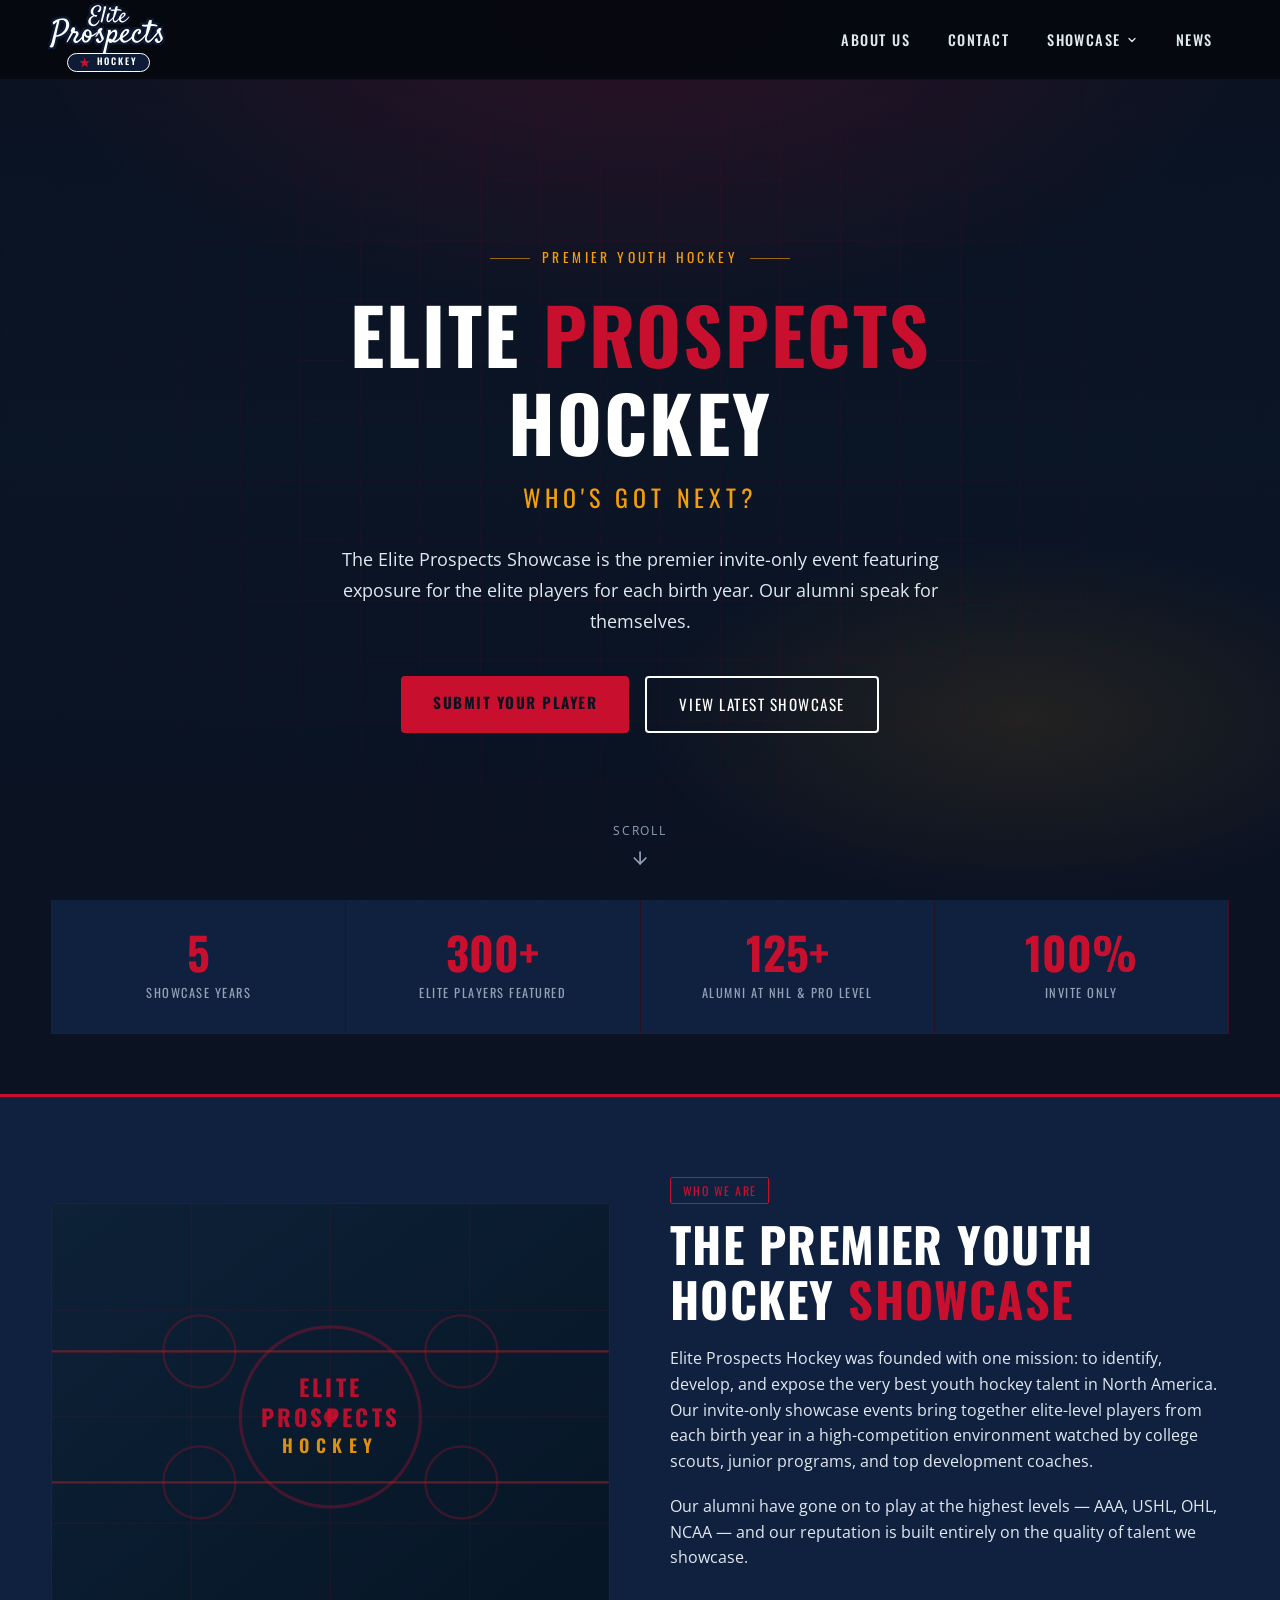
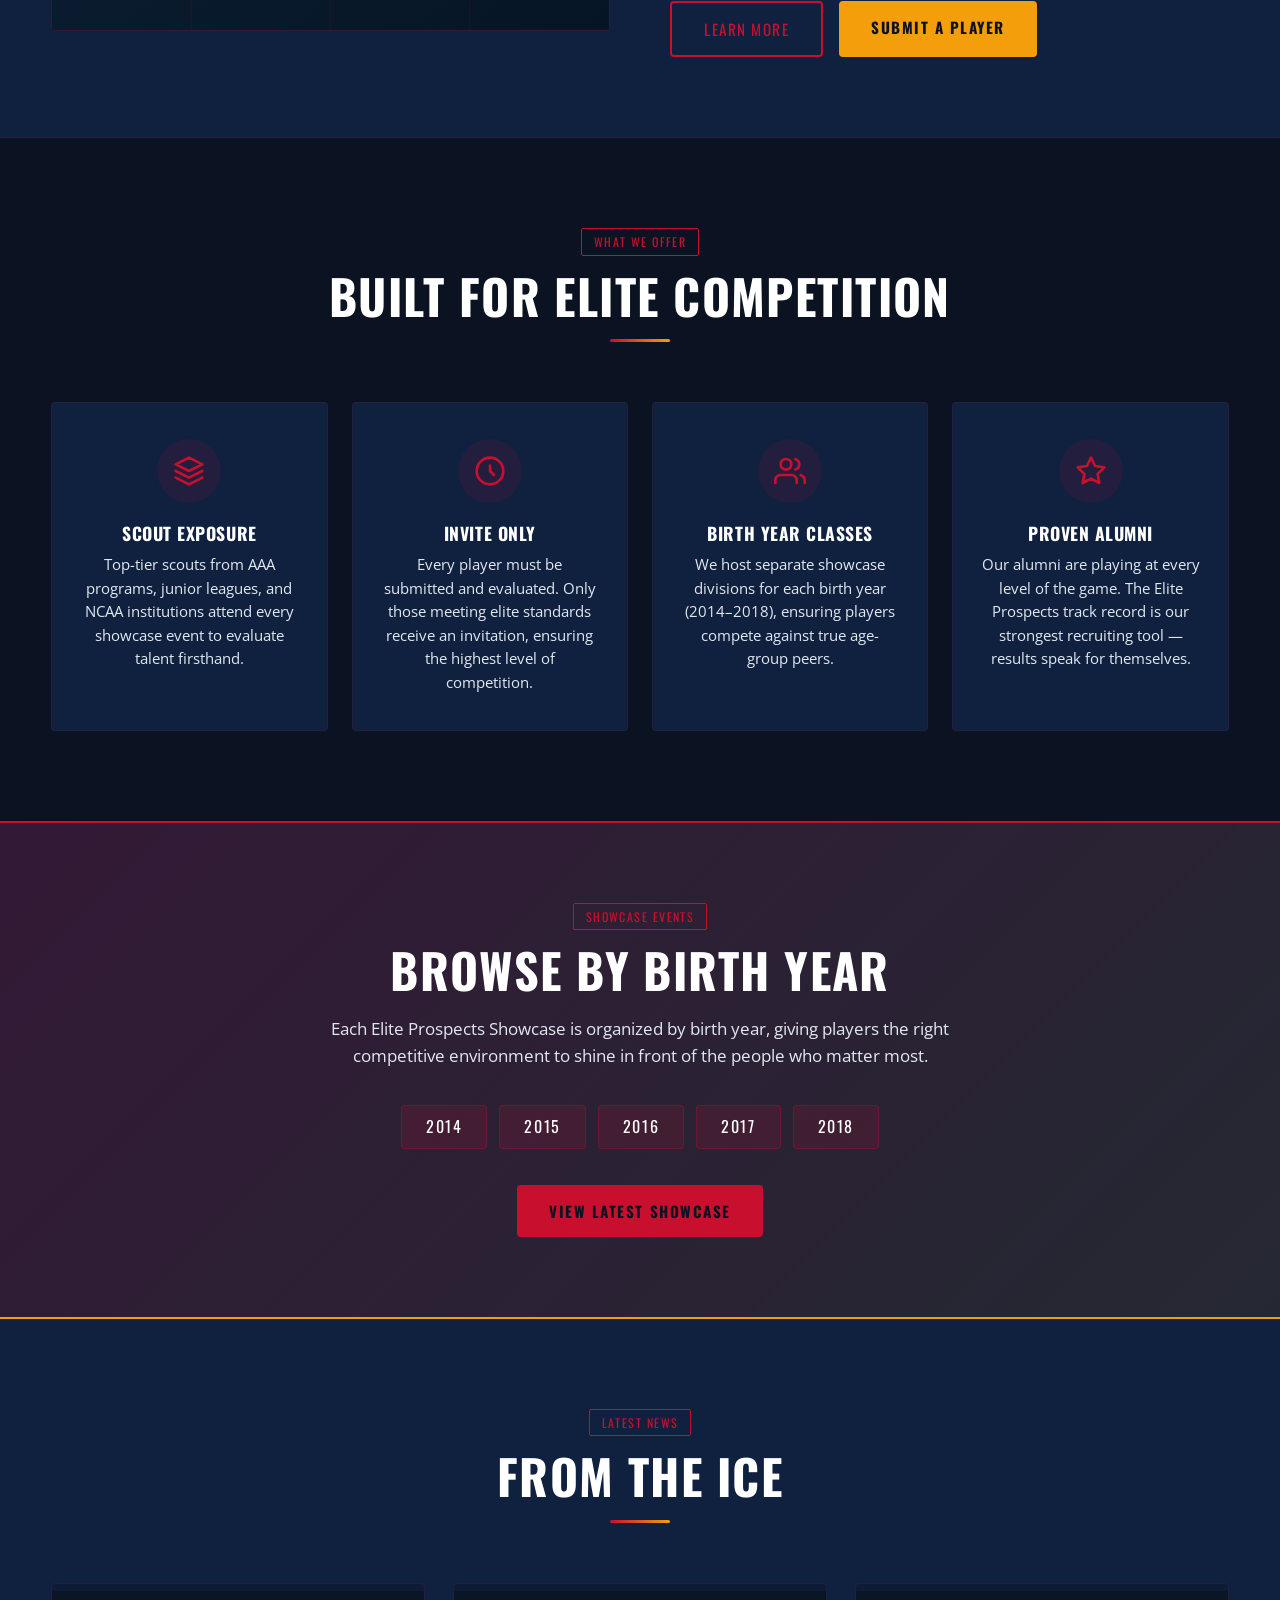
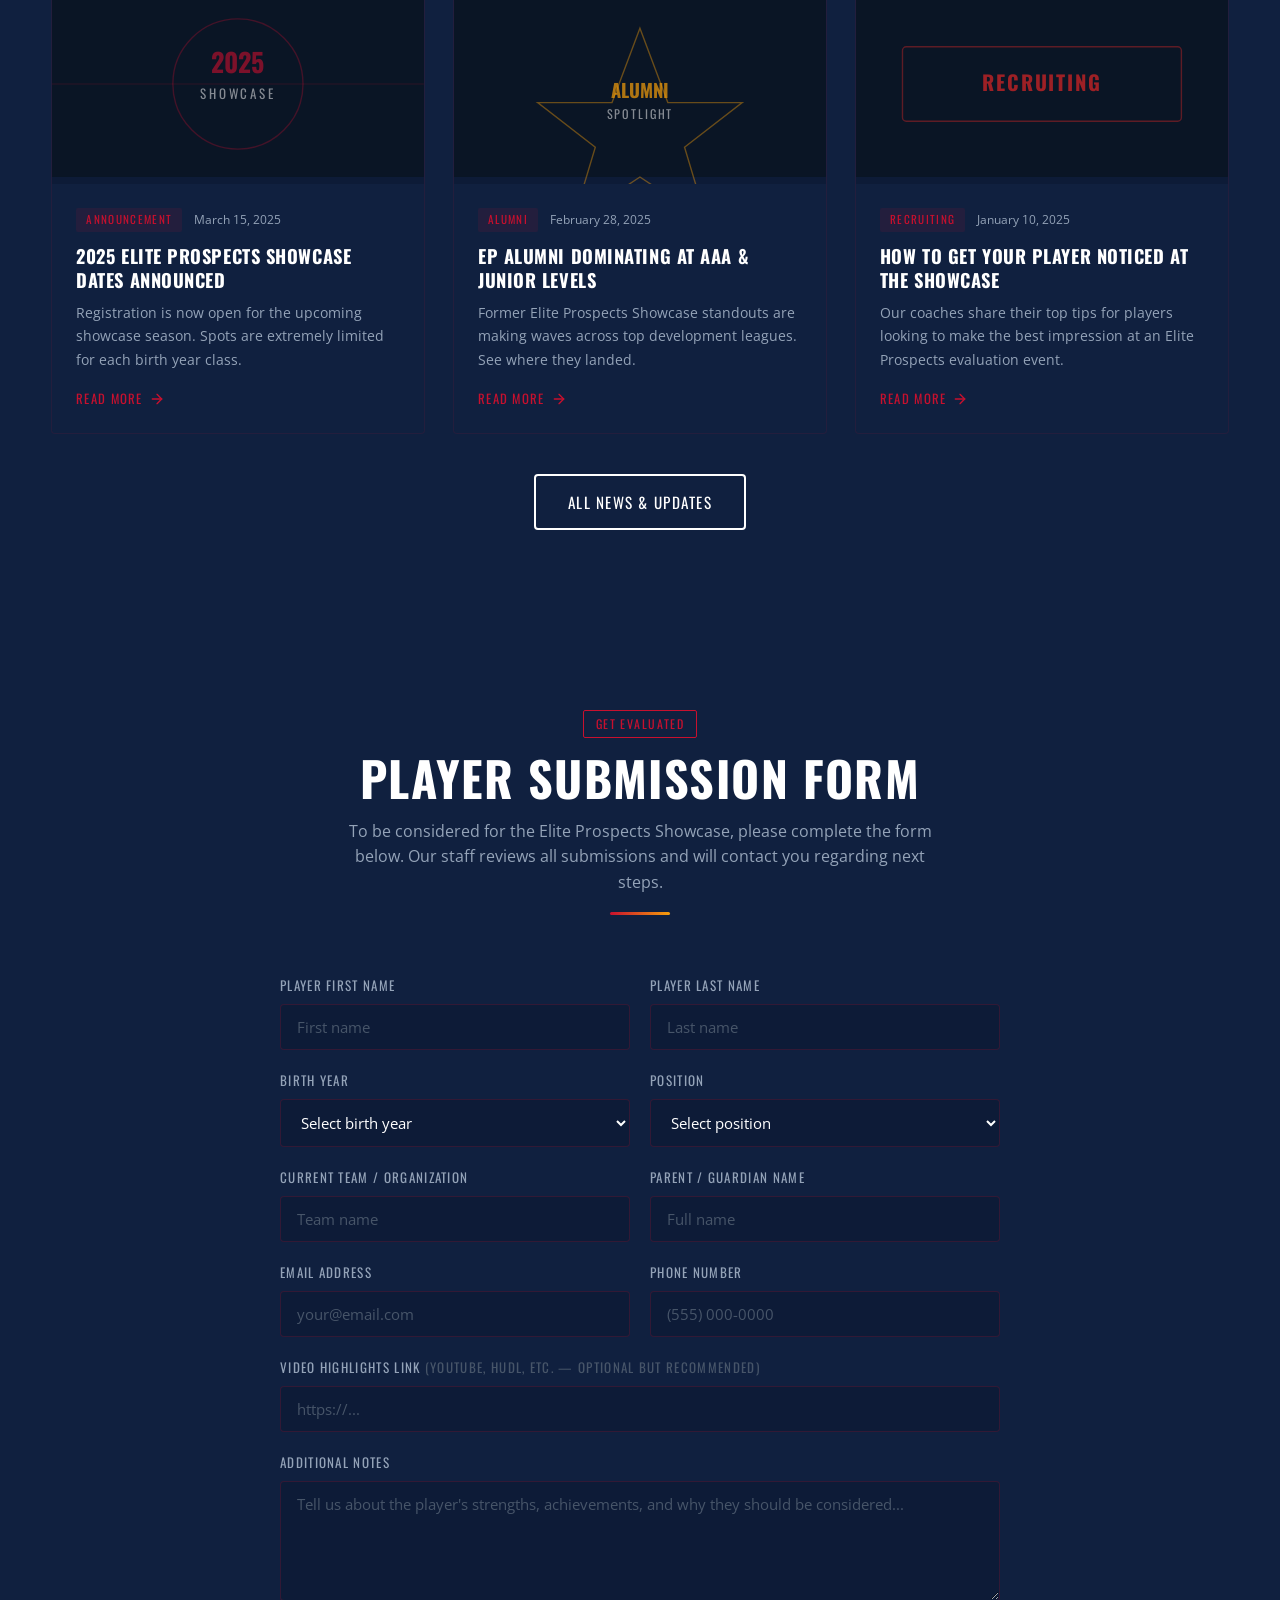
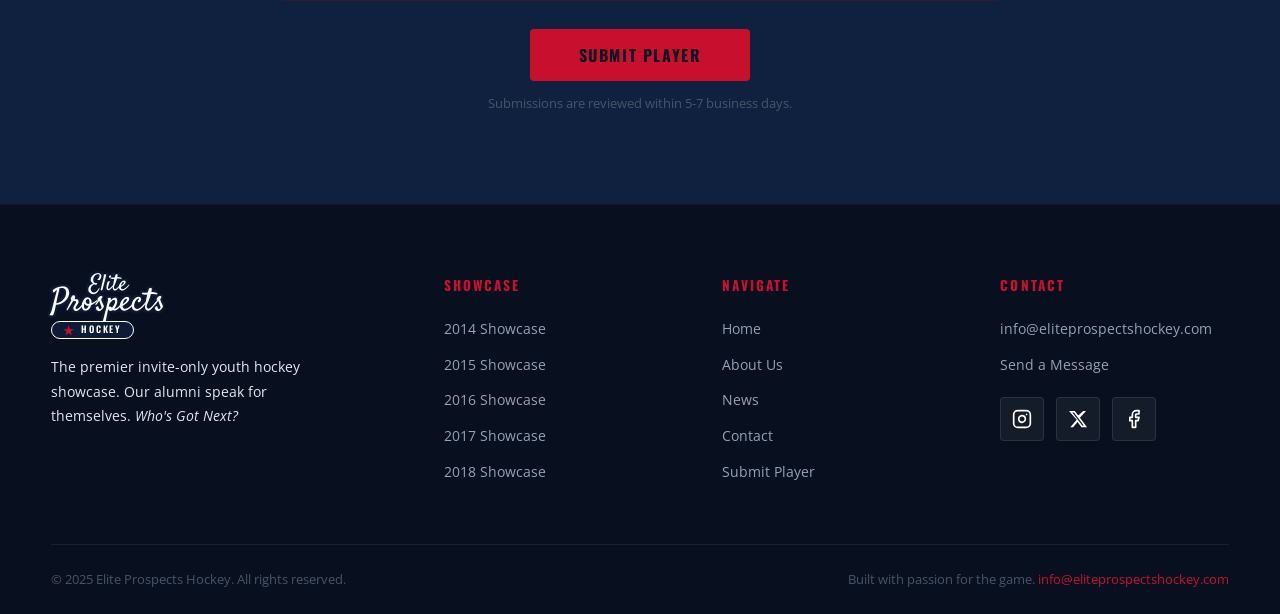
==== commit eb727146: "Match original logo style + red/navy color scheme; update alumni stat - Replace logo with Satisfy sc" ====
--- a/index.html
+++ b/index.html
@@ -14,10 +14,15 @@
   <header class="site-header">
     <nav class="nav-inner">
       <a href="index.html" class="site-logo">
-        <img src="images/logo.svg" alt="Elite Prospects Hockey" class="logo-icon">
-        <div class="logo-text">
-          <span class="logo-top">ELITE PROSPECTS</span>
-          <span class="logo-bottom">HOCKEY</span>
+                <div class="logo-wordmark">
+          <div class="logo-script">
+            <span class="ls-elite">Elite</span>
+            <span class="ls-prospects">Prospects</span>
+          </div>
+          <div class="logo-pill">
+            <span class="logo-star">&#9733;</span>
+            HOCKEY
+          </div>
         </div>
       </a>
 
@@ -83,8 +88,8 @@
       <div class="stat-label">Elite Players Featured</div>
     </div>
     <div class="stat-box">
-      <div class="stat-number">50+</div>
-      <div class="stat-label">Alumni Now Playing AAA</div>
+      <div class="stat-number">125+</div>
+      <div class="stat-label">Alumni at NHL & Pro Level</div>
     </div>
     <div class="stat-box">
       <div class="stat-number">100%</div>
@@ -105,37 +110,37 @@
                 <stop offset="100%" style="stop-color:#061525;stop-opacity:1"/>
               </linearGradient>
               <linearGradient id="lineGrad" x1="0%" y1="0%" x2="100%" y2="0%">
-                <stop offset="0%" style="stop-color:#0ea5e9;stop-opacity:0"/>
-                <stop offset="50%" style="stop-color:#0ea5e9;stop-opacity:1"/>
-                <stop offset="100%" style="stop-color:#0ea5e9;stop-opacity:0"/>
+                <stop offset="0%" style="stop-color:#c8102e;stop-opacity:0"/>
+                <stop offset="50%" style="stop-color:#c8102e;stop-opacity:1"/>
+                <stop offset="100%" style="stop-color:#c8102e;stop-opacity:0"/>
               </linearGradient>
             </defs>
             <rect width="340" height="260" fill="url(#iceGrad)"/>
             <!-- Grid lines -->
-            <line x1="0" y1="65" x2="340" y2="65" stroke="rgba(14,165,233,0.08)" stroke-width="1"/>
-            <line x1="0" y1="130" x2="340" y2="130" stroke="rgba(14,165,233,0.08)" stroke-width="1"/>
-            <line x1="0" y1="195" x2="340" y2="195" stroke="rgba(14,165,233,0.08)" stroke-width="1"/>
-            <line x1="85" y1="0" x2="85" y2="260" stroke="rgba(14,165,233,0.08)" stroke-width="1"/>
-            <line x1="170" y1="0" x2="170" y2="260" stroke="rgba(14,165,233,0.08)" stroke-width="1"/>
-            <line x1="255" y1="0" x2="255" y2="260" stroke="rgba(14,165,233,0.08)" stroke-width="1"/>
+            <line x1="0" y1="65" x2="340" y2="65" stroke="rgba(200,16,46,0.08)" stroke-width="1"/>
+            <line x1="0" y1="130" x2="340" y2="130" stroke="rgba(200,16,46,0.08)" stroke-width="1"/>
+            <line x1="0" y1="195" x2="340" y2="195" stroke="rgba(200,16,46,0.08)" stroke-width="1"/>
+            <line x1="85" y1="0" x2="85" y2="260" stroke="rgba(200,16,46,0.08)" stroke-width="1"/>
+            <line x1="170" y1="0" x2="170" y2="260" stroke="rgba(200,16,46,0.08)" stroke-width="1"/>
+            <line x1="255" y1="0" x2="255" y2="260" stroke="rgba(200,16,46,0.08)" stroke-width="1"/>
             <!-- Center line -->
             <line x1="0" y1="130" x2="340" y2="130" stroke="url(#lineGrad)" stroke-width="2"/>
             <!-- Center circle -->
-            <circle cx="170" cy="130" r="55" stroke="#0ea5e9" stroke-width="2" fill="none" opacity="0.3"/>
-            <circle cx="170" cy="130" r="4" fill="#0ea5e9" opacity="0.8"/>
+            <circle cx="170" cy="130" r="55" stroke="#c8102e" stroke-width="2" fill="none" opacity="0.3"/>
+            <circle cx="170" cy="130" r="4" fill="#c8102e" opacity="0.8"/>
             <!-- Red line -->
             <line x1="0" y1="90" x2="340" y2="90" stroke="#dc2626" stroke-width="1.5" opacity="0.4"/>
             <line x1="0" y1="170" x2="340" y2="170" stroke="#dc2626" stroke-width="1.5" opacity="0.4"/>
             <!-- Faceoff circles -->
-            <circle cx="90" cy="90" r="22" stroke="#0ea5e9" stroke-width="1.5" fill="none" opacity="0.25"/>
-            <circle cx="250" cy="90" r="22" stroke="#0ea5e9" stroke-width="1.5" fill="none" opacity="0.25"/>
-            <circle cx="90" cy="170" r="22" stroke="#0ea5e9" stroke-width="1.5" fill="none" opacity="0.25"/>
-            <circle cx="250" cy="170" r="22" stroke="#0ea5e9" stroke-width="1.5" fill="none" opacity="0.25"/>
+            <circle cx="90" cy="90" r="22" stroke="#c8102e" stroke-width="1.5" fill="none" opacity="0.25"/>
+            <circle cx="250" cy="90" r="22" stroke="#c8102e" stroke-width="1.5" fill="none" opacity="0.25"/>
+            <circle cx="90" cy="170" r="22" stroke="#c8102e" stroke-width="1.5" fill="none" opacity="0.25"/>
+            <circle cx="250" cy="170" r="22" stroke="#c8102e" stroke-width="1.5" fill="none" opacity="0.25"/>
             <!-- EP logo in center -->
             <text x="170" y="118" font-family="Oswald,Impact,sans-serif" font-size="14" font-weight="700"
-                  fill="#0ea5e9" text-anchor="middle" letter-spacing="2" opacity="0.9">ELITE</text>
+                  fill="#c8102e" text-anchor="middle" letter-spacing="2" opacity="0.9">ELITE</text>
             <text x="170" y="136" font-family="Oswald,Impact,sans-serif" font-size="14" font-weight="700"
-                  fill="#0ea5e9" text-anchor="middle" letter-spacing="2" opacity="0.9">PROSPECTS</text>
+                  fill="#c8102e" text-anchor="middle" letter-spacing="2" opacity="0.9">PROSPECTS</text>
             <text x="170" y="152" font-family="Oswald,Impact,sans-serif" font-size="11" font-weight="600"
                   fill="#f59e0b" text-anchor="middle" letter-spacing="4" opacity="0.9">HOCKEY</text>
           </svg>
@@ -235,10 +240,10 @@
           <div class="news-card-img">
             <svg class="news-img-art" viewBox="0 0 400 200" xmlns="http://www.w3.org/2000/svg">
               <rect width="400" height="200" fill="#0a1525"/>
-              <circle cx="200" cy="100" r="70" fill="none" stroke="#0ea5e9" stroke-width="1.5" opacity="0.3"/>
-              <line x1="0" y1="100" x2="400" y2="100" stroke="#0ea5e9" stroke-width="1" opacity="0.2"/>
+              <circle cx="200" cy="100" r="70" fill="none" stroke="#c8102e" stroke-width="1.5" opacity="0.3"/>
+              <line x1="0" y1="100" x2="400" y2="100" stroke="#c8102e" stroke-width="1" opacity="0.2"/>
               <text x="200" y="88" font-family="Oswald,sans-serif" font-size="28" font-weight="700"
-                    fill="#0ea5e9" text-anchor="middle" opacity="0.6">2025</text>
+                    fill="#c8102e" text-anchor="middle" opacity="0.6">2025</text>
               <text x="200" y="116" font-family="Oswald,sans-serif" font-size="14"
                     fill="#ffffff" text-anchor="middle" opacity="0.5" letter-spacing="3">SHOWCASE</text>
             </svg>
@@ -395,9 +400,15 @@
     <div class="container">
       <div class="footer-main">
         <div class="footer-brand">
-          <div class="logo-text" style="margin-bottom:16px;">
-            <span class="logo-top" style="font-family:'Oswald',sans-serif;font-size:1.2rem;letter-spacing:.08em;font-weight:700;">ELITE PROSPECTS</span>
-            <span class="logo-bottom" style="font-family:'Oswald',sans-serif;font-size:.9rem;letter-spacing:.18em;color:var(--ice);margin-top:2px;display:block;">HOCKEY</span>
+          <div class="logo-wordmark" style="align-items:flex-start; margin-bottom:16px;">
+            <div class="logo-script">
+              <span class="ls-elite">Elite</span>
+              <span class="ls-prospects">Prospects</span>
+            </div>
+            <div class="logo-pill">
+              <span class="logo-star">&#9733;</span>
+              HOCKEY
+            </div>
           </div>
           <p>The premier invite-only youth hockey showcase. Our alumni speak for themselves. <em>Who's Got Next?</em></p>
         </div>
--- a/css/styles.css
+++ b/css/styles.css
@@ -2,19 +2,19 @@
    ELITE PROSPECTS HOCKEY — Main Stylesheet
    ============================================================ */
 
-@import url('https://fonts.googleapis.com/css2?family=Oswald:wght@400;500;600;700&family=Open+Sans:wght@300;400;600;700&display=swap');
+@import url('https://fonts.googleapis.com/css2?family=Satisfy&family=Oswald:wght@400;500;600;700&family=Open+Sans:wght@300;400;600;700&display=swap');
 
 /* ── Custom Properties ─────────────────────────────────────── */
 :root {
-  --dark:       #06090f;
-  --navy:       #0a1525;
-  --blue-deep:  #0d1e33;
-  --ice:        #0ea5e9;
-  --ice-light:  #38bdf8;
-  --ice-dim:    #0369a1;
+  --dark:       #0b1222;
+  --navy:       #10203f;
+  --blue-deep:  #0d1b37;
+  --ice:        #c8102e;
+  --ice-light:  #e31e38;
+  --ice-dim:    #8c0b1f;
   --gold:       #f59e0b;
   --gold-light: #fbbf24;
-  --red:        #dc2626;
+  --red:        #c8102e;
   --white:      #ffffff;
   --gray-100:   #f1f5f9;
   --gray-200:   #e2e8f0;
@@ -128,7 +128,7 @@
   color: var(--dark);
   font-weight: 700;
 }
-.btn-primary:hover { background: var(--ice-light); transform: translateY(-2px); box-shadow: 0 6px 20px rgba(14,165,233,.35); }
+.btn-primary:hover { background: var(--ice-light); transform: translateY(-2px); box-shadow: 0 6px 20px rgba(200,16,46,.35); }
 
 .btn-gold {
   background: var(--gold);
@@ -161,7 +161,7 @@
   background: rgba(6, 9, 15, .95);
   backdrop-filter: blur(12px);
   -webkit-backdrop-filter: blur(12px);
-  border-bottom: 1px solid rgba(14,165,233,.15);
+  border-bottom: 1px solid rgba(200,16,46,.15);
   height: var(--nav-height);
   display: flex;
   align-items: center;
@@ -176,40 +176,73 @@
   height: 100%;
 }
 
-/* Logo */
+/* Logo – script wordmark matching original brand */
 .site-logo {
   display: flex;
   align-items: center;
-  gap: 12px;
   flex-shrink: 0;
-}
-
-.logo-icon {
-  width: 52px;
-  height: 52px;
-}
-
-.logo-text {
+  text-decoration: none;
+}
+
+.logo-wordmark {
   display: flex;
   flex-direction: column;
+  align-items: center;
   line-height: 1;
 }
 
-.logo-text .logo-top {
-  font-family: var(--font-heading);
-  font-size: 1.35rem;
-  font-weight: 700;
-  letter-spacing: .08em;
+.logo-script {
+  display: flex;
+  flex-direction: column;
+  align-items: center;
+  line-height: 0.82;
+}
+
+.ls-elite {
+  font-family: 'Satisfy', cursive;
+  font-size: 1.45rem;
   color: var(--white);
-}
-
-.logo-text .logo-bottom {
-  font-family: var(--font-heading);
-  font-size: .95rem;
+  text-shadow:
+    -2px -2px 0 #0d1b37,
+     2px -2px 0 #0d1b37,
+    -2px  2px 0 #0d1b37,
+     2px  2px 0 #0d1b37;
+}
+
+.ls-prospects {
+  font-family: 'Satisfy', cursive;
+  font-size: 2rem;
+  color: var(--white);
+  text-shadow:
+    -2px -2px 0 #0d1b37,
+     2px -2px 0 #0d1b37,
+    -2px  2px 0 #0d1b37,
+     2px  2px 0 #0d1b37;
+  margin-top: -4px;
+}
+
+.logo-pill {
+  background: #0d1b37;
+  border: 1.5px solid var(--white);
+  border-radius: 20px;
+  padding: 2px 11px 3px;
+  font-family: var(--font-heading);
+  font-size: 0.58rem;
   font-weight: 600;
-  letter-spacing: .18em;
+  letter-spacing: 0.2em;
+  text-transform: uppercase;
+  color: var(--white);
+  display: flex;
+  align-items: center;
+  gap: 5px;
+  margin-top: 5px;
+  white-space: nowrap;
+}
+
+.logo-star {
   color: var(--ice);
-  margin-top: 1px;
+  font-size: 0.72rem;
+  line-height: 1;
 }
 
 /* Nav Links */
@@ -238,7 +271,7 @@
 .nav-links > li > a:hover,
 .nav-links > li > span:hover {
   color: var(--ice);
-  background: rgba(14,165,233,.08);
+  background: rgba(200,16,46,.08);
 }
 
 .nav-links > li > a.active { color: var(--ice); }
@@ -271,7 +304,7 @@
   left: 50%;
   transform: translateX(-50%);
   background: var(--navy);
-  border: 1px solid rgba(14,165,233,.2);
+  border: 1px solid rgba(200,16,46,.2);
   border-radius: var(--radius);
   min-width: 160px;
   box-shadow: var(--shadow);
@@ -301,7 +334,7 @@
 }
 
 .dropdown-menu li:last-child a { border-bottom: none; }
-.dropdown-menu li a:hover { color: var(--ice); background: rgba(14,165,233,.08); padding-left: 28px; }
+.dropdown-menu li a:hover { color: var(--ice); background: rgba(200,16,46,.08); padding-left: 28px; }
 
 /* Mobile toggle */
 .nav-toggle {
@@ -342,9 +375,9 @@
   position: absolute;
   inset: 0;
   background:
-    radial-gradient(ellipse 80% 60% at 50% 0%, rgba(14,165,233,.18) 0%, transparent 60%),
+    radial-gradient(ellipse 80% 60% at 50% 0%, rgba(200,16,46,.18) 0%, transparent 60%),
     radial-gradient(ellipse 60% 40% at 80% 80%, rgba(245,158,11,.1) 0%, transparent 50%),
-    linear-gradient(180deg, #060a14 0%, #0a1525 50%, #060a14 100%);
+    linear-gradient(180deg, #0b1222 0%, #0a1525 50%, #0b1222 100%);
 }
 
 /* Ice grid pattern overlay */
@@ -353,8 +386,8 @@
   position: absolute;
   inset: 0;
   background-image:
-    linear-gradient(rgba(14,165,233,.05) 1px, transparent 1px),
-    linear-gradient(90deg, rgba(14,165,233,.05) 1px, transparent 1px);
+    linear-gradient(rgba(200,16,46,.05) 1px, transparent 1px),
+    linear-gradient(90deg, rgba(200,16,46,.05) 1px, transparent 1px);
   background-size: 60px 60px;
   mask-image: radial-gradient(ellipse 80% 80% at 50% 50%, black 30%, transparent 70%);
 }
@@ -446,9 +479,9 @@
 .page-hero {
   padding: calc(var(--nav-height) + 60px) 0 60px;
   background:
-    linear-gradient(180deg, rgba(14,165,233,.12) 0%, transparent 100%),
+    linear-gradient(180deg, rgba(200,16,46,.12) 0%, transparent 100%),
     var(--navy);
-  border-bottom: 1px solid rgba(14,165,233,.15);
+  border-bottom: 1px solid rgba(200,16,46,.15);
   text-align: center;
 }
 
@@ -476,7 +509,7 @@
 .about-strip {
   background: var(--navy);
   border-top: 3px solid var(--ice);
-  border-bottom: 1px solid rgba(14,165,233,.15);
+  border-bottom: 1px solid rgba(200,16,46,.15);
 }
 
 .about-strip .container {
@@ -498,7 +531,7 @@
   aspect-ratio: 4/3;
   background: var(--blue-deep);
   border-radius: var(--radius);
-  border: 1px solid rgba(14,165,233,.2);
+  border: 1px solid rgba(200,16,46,.2);
   display: flex;
   align-items: center;
   justify-content: center;
@@ -517,7 +550,7 @@
 
 .feature-card {
   background: var(--navy);
-  border: 1px solid rgba(14,165,233,.12);
+  border: 1px solid rgba(200,16,46,.12);
   border-radius: var(--radius);
   padding: 36px 28px;
   text-align: center;
@@ -527,14 +560,14 @@
 .feature-card:hover {
   border-color: var(--ice);
   transform: translateY(-4px);
-  box-shadow: 0 12px 40px rgba(14,165,233,.15);
+  box-shadow: 0 12px 40px rgba(200,16,46,.15);
 }
 
 .feature-icon {
   width: 64px;
   height: 64px;
   margin: 0 auto 20px;
-  background: rgba(14,165,233,.1);
+  background: rgba(200,16,46,.1);
   border-radius: 50%;
   display: flex;
   align-items: center;
@@ -560,7 +593,7 @@
 
 .news-card {
   background: var(--navy);
-  border: 1px solid rgba(14,165,233,.1);
+  border: 1px solid rgba(200,16,46,.1);
   border-radius: var(--radius);
   overflow: hidden;
   transition: border-color .3s, transform .3s, box-shadow .3s;
@@ -569,7 +602,7 @@
 .news-card:hover {
   border-color: var(--ice);
   transform: translateY(-4px);
-  box-shadow: 0 12px 40px rgba(14,165,233,.15);
+  box-shadow: 0 12px 40px rgba(200,16,46,.15);
 }
 
 .news-card-img {
@@ -599,7 +632,7 @@
   letter-spacing: .12em;
   text-transform: uppercase;
   color: var(--ice);
-  background: rgba(14,165,233,.1);
+  background: rgba(200,16,46,.1);
   padding: 3px 10px;
   border-radius: 2px;
 }
@@ -635,7 +668,7 @@
 /* ── SHOWCASE BANNER ────────────────────────────────────────── */
 .showcase-banner {
   background:
-    linear-gradient(135deg, rgba(14,165,233,.2) 0%, rgba(245,158,11,.1) 100%),
+    linear-gradient(135deg, rgba(200,16,46,.2) 0%, rgba(245,158,11,.1) 100%),
     var(--blue-deep);
   border-top: 2px solid var(--ice);
   border-bottom: 2px solid var(--gold);
@@ -659,8 +692,8 @@
   font-size: 1rem;
   letter-spacing: .1em;
   color: var(--white);
-  background: rgba(14,165,233,.15);
-  border: 1px solid rgba(14,165,233,.3);
+  background: rgba(200,16,46,.15);
+  border: 1px solid rgba(200,16,46,.3);
   padding: 8px 24px;
   border-radius: var(--radius);
   transition: all .25s;
@@ -710,7 +743,7 @@
 .form-group select,
 .form-group textarea {
   background: var(--blue-deep);
-  border: 1px solid rgba(14,165,233,.2);
+  border: 1px solid rgba(200,16,46,.2);
   border-radius: var(--radius);
   color: var(--white);
   font-family: var(--font-body);
@@ -728,7 +761,7 @@
 .form-group select:focus,
 .form-group textarea:focus {
   border-color: var(--ice);
-  box-shadow: 0 0 0 3px rgba(14,165,233,.12);
+  box-shadow: 0 0 0 3px rgba(200,16,46,.12);
 }
 
 .form-group select option { background: var(--navy); }
@@ -752,7 +785,7 @@
   position: absolute;
   inset: 0;
   background:
-    radial-gradient(ellipse 80% 60% at 50% 0%, rgba(14,165,233,.2) 0%, transparent 60%),
+    radial-gradient(ellipse 80% 60% at 50% 0%, rgba(200,16,46,.2) 0%, transparent 60%),
     var(--navy);
 }
 
@@ -761,7 +794,7 @@
   font-family: var(--font-heading);
   font-size: 8rem;
   font-weight: 700;
-  color: rgba(14,165,233,.07);
+  color: rgba(200,16,46,.07);
   position: absolute;
   top: 50%;
   left: 50%;
@@ -776,7 +809,7 @@
 .roster-table-wrap {
   overflow-x: auto;
   border-radius: var(--radius);
-  border: 1px solid rgba(14,165,233,.15);
+  border: 1px solid rgba(200,16,46,.15);
 }
 
 .roster-table {
@@ -786,7 +819,7 @@
 }
 
 .roster-table thead {
-  background: rgba(14,165,233,.12);
+  background: rgba(200,16,46,.12);
 }
 
 .roster-table th {
@@ -797,7 +830,7 @@
   color: var(--ice);
   padding: 14px 18px;
   text-align: left;
-  border-bottom: 2px solid rgba(14,165,233,.3);
+  border-bottom: 2px solid rgba(200,16,46,.3);
 }
 
 .roster-table td {
@@ -808,7 +841,7 @@
 
 .roster-table tbody tr:last-child td { border-bottom: none; }
 
-.roster-table tbody tr:hover { background: rgba(14,165,233,.05); }
+.roster-table tbody tr:hover { background: rgba(200,16,46,.05); }
 
 .player-pos {
   font-family: var(--font-heading);
@@ -819,7 +852,7 @@
   display: inline-block;
 }
 
-.pos-f { background: rgba(14,165,233,.15); color: var(--ice); }
+.pos-f { background: rgba(200,16,46,.15); color: var(--ice); }
 .pos-d { background: rgba(245,158,11,.15); color: var(--gold); }
 .pos-g { background: rgba(220,38,38,.15); color: #f87171; }
 
@@ -830,8 +863,8 @@
   display: grid;
   grid-template-columns: repeat(auto-fit, minmax(160px, 1fr));
   gap: 1px;
-  background: rgba(14,165,233,.15);
-  border: 1px solid rgba(14,165,233,.15);
+  background: rgba(200,16,46,.15);
+  border: 1px solid rgba(200,16,46,.15);
   border-radius: var(--radius);
   overflow: hidden;
   margin-bottom: 60px;
@@ -872,7 +905,7 @@
   aspect-ratio: 4/3;
   border-radius: var(--radius);
   background: var(--blue-deep);
-  border: 1px solid rgba(14,165,233,.2);
+  border: 1px solid rgba(200,16,46,.2);
   display: flex;
   align-items: center;
   justify-content: center;
@@ -896,7 +929,7 @@
   flex-shrink: 0;
   width: 40px;
   height: 40px;
-  background: rgba(14,165,233,.1);
+  background: rgba(200,16,46,.1);
   border-radius: 50%;
   display: flex;
   align-items: center;
@@ -972,12 +1005,12 @@
   flex-shrink: 0;
   width: 44px;
   height: 44px;
-  background: rgba(14,165,233,.1);
+  background: rgba(200,16,46,.1);
   border-radius: 50%;
   display: flex;
   align-items: center;
   justify-content: center;
-  border: 1px solid rgba(14,165,233,.2);
+  border: 1px solid rgba(200,16,46,.2);
 }
 
 .contact-item-icon svg { width: 20px; height: 20px; color: var(--ice); }
@@ -1035,13 +1068,13 @@
 .filter-btn:hover, .filter-btn.active {
   border-color: var(--ice);
   color: var(--ice);
-  background: rgba(14,165,233,.08);
+  background: rgba(200,16,46,.08);
 }
 
 /* ── FOOTER ─────────────────────────────────────────────────── */
 .site-footer {
-  background: #040709;
-  border-top: 1px solid rgba(14,165,233,.15);
+  background: #080f1e;
+  border-top: 1px solid rgba(200,16,46,.15);
 }
 
 .footer-main {
@@ -1121,7 +1154,7 @@
     width: 100%;
     flex-direction: column;
     background: var(--dark);
-    border-bottom: 1px solid rgba(14,165,233,.2);
+    border-bottom: 1px solid rgba(200,16,46,.2);
     padding: 20px 0 30px;
     gap: 0;
     transform: translateY(-110%);
@@ -1149,7 +1182,7 @@
     box-shadow: none;
     border: none;
     border-radius: 0;
-    background: rgba(14,165,233,.05);
+    background: rgba(200,16,46,.05);
     display: none;
   }
 
